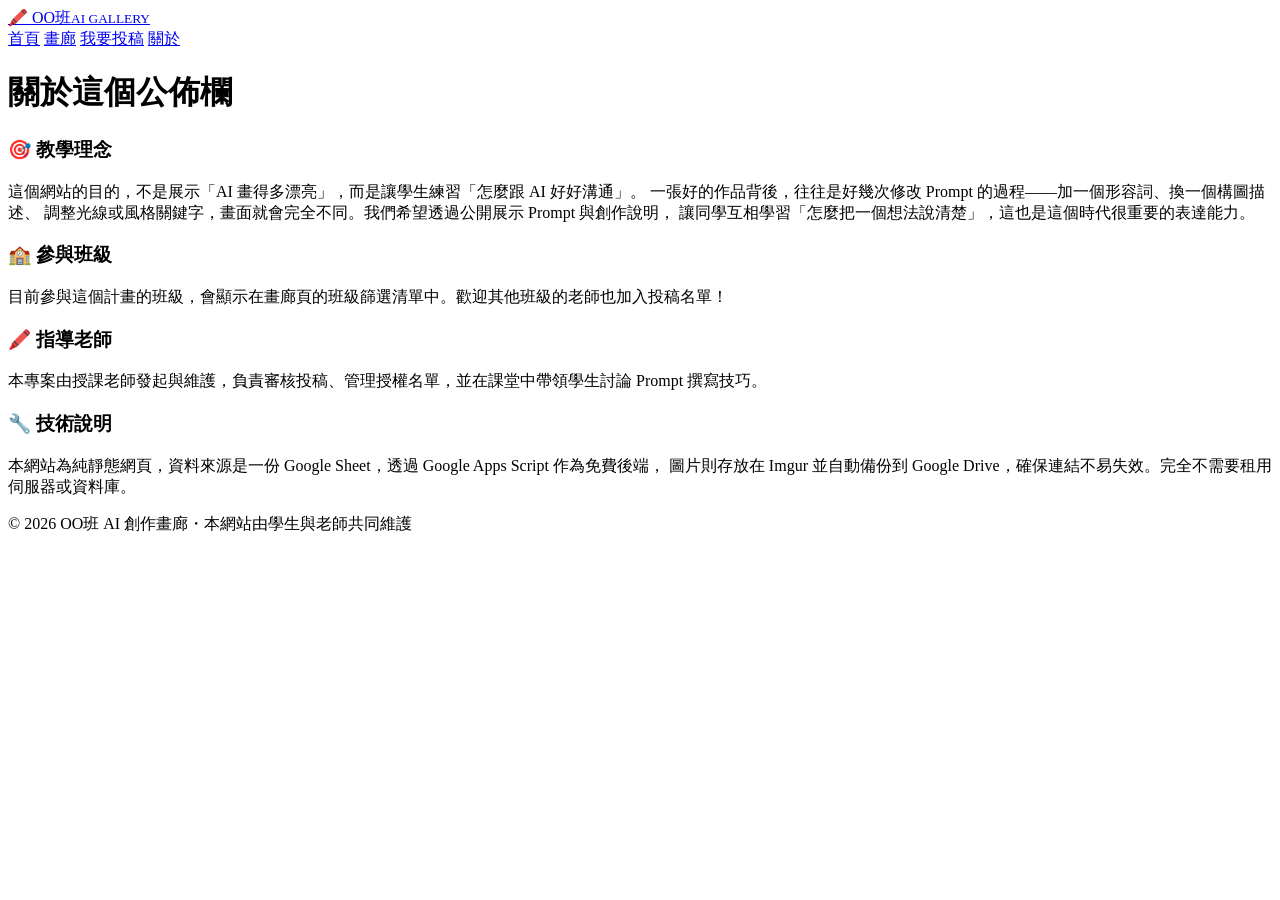
==== about.html @ 4e54271f "first commit" ====
<!DOCTYPE html>
<html lang="zh-Hant">
<head>
<meta charset="UTF-8">
<meta name="viewport" content="width=device-width, initial-scale=1.0">
<title>關於 - OO班 AI 創作畫廊</title>
<meta name="description" content="關於這個 AI 創作教學專案的理念與參與者。">
<link rel="preconnect" href="https://fonts.googleapis.com">
<link rel="preconnect" href="https://fonts.gstatic.com" crossorigin>
<link href="https://fonts.googleapis.com/css2?family=Ma+Shan+Zheng&family=Zhi+Mang+Xing&family=Kalam:wght@400;700&family=Noto+Sans+TC:wght@400;500;700&family=Nunito:wght@400;600;700&display=swap" rel="stylesheet">
<link rel="stylesheet" href="css/style.css">
</head>
<body class="blackboard-bg">

<header class="site-header blackboard-bg">
  <div class="container">
    <a href="index.html" class="brand">🖍️ OO班<small>AI GALLERY</small></a>
    <nav class="nav-tabs">
      <a class="nav-tab" data-page="home" href="index.html">首頁</a>
      <a class="nav-tab" data-page="gallery" href="gallery.html">畫廊</a>
      <a class="nav-tab" data-page="submit" href="submit.html">我要投稿</a>
      <a class="nav-tab" data-page="about" href="about.html">關於</a>
    </nav>
  </div>
</header>

<div class="container about-wrap">
  <h1>關於這個公佈欄</h1>

  <div class="about-card">
    <h3>🎯 教學理念</h3>
    <p>
      這個網站的目的，不是展示「AI 畫得多漂亮」，而是讓學生練習「怎麼跟 AI 好好溝通」。
      一張好的作品背後，往往是好幾次修改 Prompt 的過程——加一個形容詞、換一個構圖描述、
      調整光線或風格關鍵字，畫面就會完全不同。我們希望透過公開展示 Prompt 與創作說明，
      讓同學互相學習「怎麼把一個想法說清楚」，這也是這個時代很重要的表達能力。
    </p>
  </div>

  <div class="about-card">
    <h3>🏫 參與班級</h3>
    <p>目前參與這個計畫的班級，會顯示在畫廊頁的班級篩選清單中。歡迎其他班級的老師也加入投稿名單！</p>
  </div>

  <div class="about-card">
    <h3>🖍️ 指導老師</h3>
    <p>本專案由授課老師發起與維護，負責審核投稿、管理授權名單，並在課堂中帶領學生討論 Prompt 撰寫技巧。</p>
  </div>

  <div class="about-card">
    <h3>🔧 技術說明</h3>
    <p>
      本網站為純靜態網頁，資料來源是一份 Google Sheet，透過 Google Apps Script 作為免費後端，
      圖片則存放在 Imgur 並自動備份到 Google Drive，確保連結不易失效。完全不需要租用伺服器或資料庫。
    </p>
  </div>
</div>

<footer class="site-footer">
  <div class="container">
    © <span id="footer-year"></span> OO班 AI 創作畫廊・本網站由學生與老師共同維護
  </div>
</footer>

<script src="js/config.js"></script>
<script>
  document.addEventListener("DOMContentLoaded", () => {
    document.querySelectorAll(".nav-tab").forEach((el) => {
      el.classList.toggle("active", el.dataset.page === "about");
    });
    document.getElementById("footer-year").textContent = new Date().getFullYear();
  });
</script>
</body>
</html>
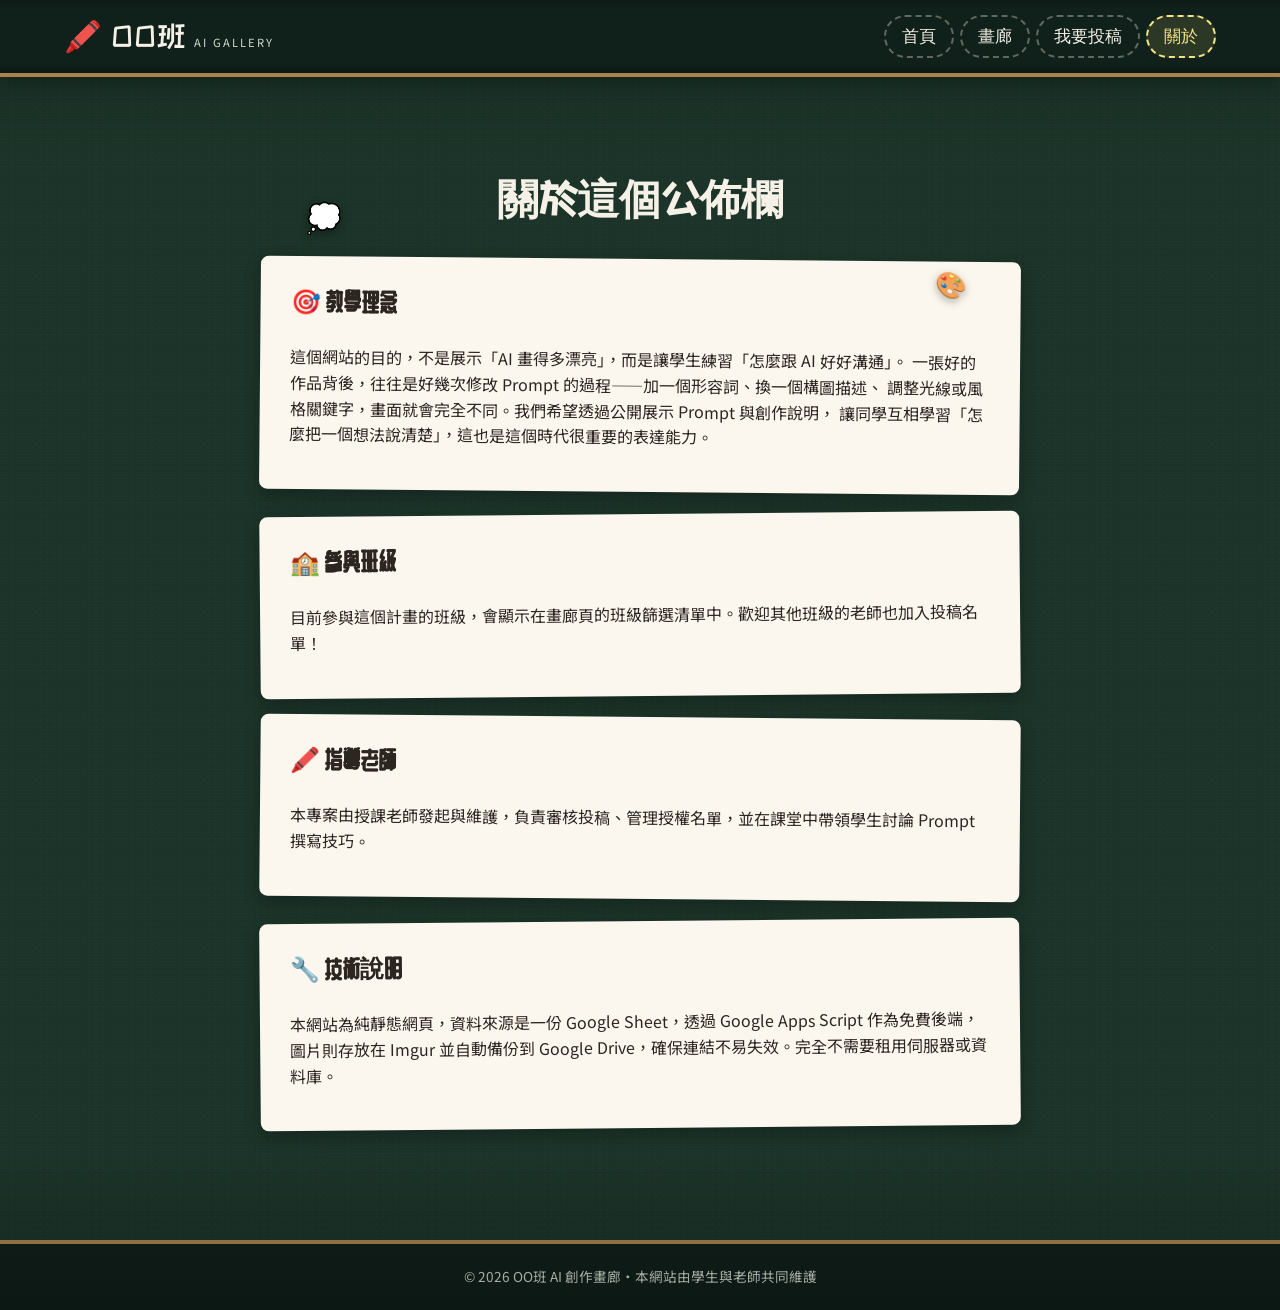
==== commit 5b6bd944: "update4" ====
--- a/about.html
+++ b/about.html
@@ -7,14 +7,14 @@
 <meta name="description" content="關於這個 AI 創作教學專案的理念與參與者。">
 <link rel="preconnect" href="https://fonts.googleapis.com">
 <link rel="preconnect" href="https://fonts.gstatic.com" crossorigin>
-<link href="https://fonts.googleapis.com/css2?family=Ma+Shan+Zheng&family=Zhi+Mang+Xing&family=Kalam:wght@400;700&family=Noto+Sans+TC:wght@400;500;700&family=Nunito:wght@400;600;700&display=swap" rel="stylesheet">
+<link href="https://fonts.googleapis.com/css2?family=ZCOOL+KuaiLe&family=ZCOOL+QingKe+HuangYou&family=Fredoka:wght@400;500;600;700&family=Noto+Sans+TC:wght@400;500;700&family=Nunito:wght@400;600;700&display=swap" rel="stylesheet">
 <link rel="stylesheet" href="css/style.css">
 </head>
 <body class="blackboard-bg">
 
 <header class="site-header blackboard-bg">
   <div class="container">
-    <a href="index.html" class="brand">🖍️ OO班<small>AI GALLERY</small></a>
+    <a href="index.html" class="brand"><span class="brand-icon">🖍️</span> OO班<small>AI GALLERY</small></a>
     <nav class="nav-tabs">
       <a class="nav-tab" data-page="home" href="index.html">首頁</a>
       <a class="nav-tab" data-page="gallery" href="gallery.html">畫廊</a>
@@ -25,6 +25,8 @@
 </header>
 
 <div class="container about-wrap">
+  <span class="hero-decor d1" style="font-size:1.8rem;">💭</span>
+  <span class="hero-decor d2" style="font-size:1.6rem;">🎨</span>
   <h1>關於這個公佈欄</h1>
 
   <div class="about-card">
--- a/css/style.css
+++ b/css/style.css
@@ -0,0 +1,986 @@
+/* ===================================================================
+   OO班 AI 創作畫廊 — 教室黑板布告欄風格
+   Design tokens
+   =================================================================== */
+:root {
+  /* 顏色 */
+  --blackboard: #1b3328;
+  --blackboard-dark: #10201a;
+  --blackboard-edge: #2b4a3b;
+  --chalk-white: #f5f1e6;
+  --chalk-dim: #cfd8ce;
+  --chalk-yellow: #f4e285;
+  --cork: #c9a06a;
+  --cork-light: #ddbd87;
+  --cork-dark: #a9824f;
+  --kraft: #ecdcb8;
+  --kraft-dark: #d9c495;
+  --paper: #fbf7ee;
+  --pushpin-red: #d1483b;
+  --pushpin-blue: #3f7ea6;
+  --pushpin-green: #5c8a4a;
+  --pushpin-yellow: #dba52c;
+  --tape: rgba(240, 232, 202, 0.75);
+  --ink: #2c2620;
+  --ink-soft: #5b4f3f;
+  --shadow-soft: 0 6px 16px rgba(0, 0, 0, 0.25);
+  --shadow-lift: 0 18px 30px rgba(0, 0, 0, 0.32);
+  --radius-note: 14px;
+
+  --font-display-zh: "ZCOOL KuaiLe", "Fredoka", cursive;
+  --font-display-en: "Fredoka", cursive;
+  --font-body: "Noto Sans TC", "Nunito", sans-serif;
+  --font-hand: "ZCOOL QingKe HuangYou", "ZCOOL KuaiLe", cursive;
+}
+
+* {
+  box-sizing: border-box;
+}
+
+html {
+  scroll-behavior: smooth;
+}
+
+body {
+  margin: 0;
+  font-family: var(--font-body);
+  color: var(--ink);
+  background: var(--blackboard);
+  line-height: 1.6;
+}
+
+img {
+  max-width: 100%;
+  display: block;
+}
+
+a {
+  color: inherit;
+  text-decoration: none;
+}
+
+button {
+  font-family: inherit;
+  cursor: pointer;
+}
+
+.container {
+  max-width: 1200px;
+  margin: 0 auto;
+  padding: 0 24px;
+}
+
+/* 減少動畫（尊重使用者偏好） */
+@media (prefers-reduced-motion: reduce) {
+  *, *::before, *::after {
+    animation-duration: 0.001ms !important;
+    animation-iteration-count: 1 !important;
+    transition-duration: 0.001ms !important;
+    scroll-behavior: auto !important;
+  }
+}
+
+:focus-visible {
+  outline: 3px dashed var(--chalk-yellow);
+  outline-offset: 3px;
+}
+
+/* ===================================================================
+   黑板紋理背景
+   =================================================================== */
+.blackboard-bg {
+  background-color: var(--blackboard);
+  background-image:
+    radial-gradient(rgba(255, 255, 255, 0.02) 1px, transparent 1px),
+    radial-gradient(rgba(255, 255, 255, 0.015) 1px, transparent 1px);
+  background-size: 3px 3px, 7px 7px;
+  background-position: 0 0, 2px 3px;
+  position: relative;
+}
+
+.blackboard-bg::before {
+  content: "";
+  position: absolute;
+  inset: 0;
+  background: linear-gradient(180deg, rgba(0,0,0,0.15), transparent 12%, transparent 88%, rgba(0,0,0,0.25));
+  pointer-events: none;
+}
+
+/* 木框邊緣 */
+.wood-frame {
+  border-top: 14px solid var(--cork-dark);
+  border-bottom: 14px solid var(--cork-dark);
+  box-shadow: inset 0 0 40px rgba(0,0,0,0.35);
+}
+
+/* 軟木塞紋理背景 */
+.cork-bg {
+  background-color: var(--cork);
+  background-image:
+    radial-gradient(circle at 15% 25%, rgba(0,0,0,0.06) 0, transparent 3%),
+    radial-gradient(circle at 65% 15%, rgba(0,0,0,0.05) 0, transparent 3%),
+    radial-gradient(circle at 35% 65%, rgba(0,0,0,0.06) 0, transparent 3%),
+    radial-gradient(circle at 85% 55%, rgba(0,0,0,0.05) 0, transparent 3%),
+    radial-gradient(circle at 55% 85%, rgba(0,0,0,0.05) 0, transparent 3%),
+    radial-gradient(circle at 10% 90%, rgba(0,0,0,0.05) 0, transparent 3%);
+  background-size: 140px 140px;
+}
+
+/* ===================================================================
+   Header / Nav — 貼在黑板上的標籤
+   =================================================================== */
+.site-header {
+  position: sticky;
+  top: 0;
+  z-index: 100;
+  background: var(--blackboard-dark);
+  border-bottom: 4px solid var(--cork-dark);
+  box-shadow: var(--shadow-soft);
+}
+
+.site-header .container {
+  display: flex;
+  align-items: center;
+  justify-content: space-between;
+  padding: 12px 24px;
+  flex-wrap: wrap;
+  gap: 10px;
+}
+
+.brand {
+  font-family: var(--font-display-zh);
+  color: var(--chalk-white);
+  font-size: 1.9rem;
+  letter-spacing: 1px;
+  display: flex;
+  align-items: baseline;
+  gap: 8px;
+}
+
+.brand-icon {
+  display: inline-block;
+}
+
+.brand:hover .brand-icon {
+  animation: wiggle 0.6s ease;
+}
+
+@keyframes wiggle {
+  0%, 100% { transform: rotate(0deg); }
+  25% { transform: rotate(-18deg); }
+  75% { transform: rotate(18deg); }
+}
+
+.brand small {
+  font-family: var(--font-body);
+  font-size: 0.7rem;
+  color: var(--chalk-dim);
+  letter-spacing: 2px;
+}
+
+.nav-tabs {
+  display: flex;
+  gap: 6px;
+  flex-wrap: wrap;
+}
+
+.nav-tab {
+  font-family: var(--font-display-en);
+  font-size: 1.05rem;
+  color: var(--chalk-white);
+  background: transparent;
+  border: 2px dashed rgba(245, 241, 230, 0.35);
+  border-radius: 999px;
+  padding: 6px 16px;
+  transition: transform 0.15s ease, background 0.15s ease, border-color 0.15s ease;
+  display: inline-block;
+}
+
+.nav-tab:hover {
+  background: rgba(245, 241, 230, 0.08);
+  border-color: var(--chalk-yellow);
+  transform: translateY(-2px) rotate(-1deg);
+}
+
+.nav-tab.active {
+  background: rgba(244, 226, 133, 0.12);
+  border-color: var(--chalk-yellow);
+  color: var(--chalk-yellow);
+}
+
+/* ===================================================================
+   按鈕
+   =================================================================== */
+.btn {
+  display: inline-block;
+  font-family: var(--font-display-en);
+  font-size: 1.1rem;
+  padding: 10px 24px;
+  border-radius: 999px;
+  border: 2px solid transparent;
+  transition: transform 0.15s ease, box-shadow 0.15s ease;
+}
+
+.btn-chalk {
+  background: transparent;
+  color: var(--chalk-white);
+  border: 2px dashed var(--chalk-white);
+}
+
+.btn-chalk:hover {
+  transform: rotate(-1deg) translateY(-2px);
+  background: rgba(255,255,255,0.06);
+}
+
+.btn-pin {
+  background: var(--pushpin-red);
+  color: var(--paper);
+  border-color: var(--pushpin-red);
+  box-shadow: var(--shadow-soft);
+}
+
+.btn-pin:hover {
+  transform: translateY(-2px) rotate(1deg);
+  box-shadow: var(--shadow-lift);
+}
+
+.btn-outline-dark {
+  background: transparent;
+  color: var(--ink);
+  border: 2px solid var(--ink);
+}
+
+.btn-outline-dark:hover {
+  background: var(--ink);
+  color: var(--paper);
+}
+
+.btn-row {
+  display: flex;
+  gap: 14px;
+  flex-wrap: wrap;
+}
+
+/* ===================================================================
+   Hero（首頁）
+   =================================================================== */
+.hero {
+  padding: 70px 0 90px;
+  text-align: center;
+  position: relative;
+}
+
+.hero-title {
+  font-family: var(--font-display-zh);
+  color: var(--chalk-white);
+  font-size: clamp(2.6rem, 6vw, 4.6rem);
+  margin: 0 0 6px;
+  text-shadow: 0 2px 0 rgba(0,0,0,0.2);
+}
+
+.hero-underline {
+  width: 220px;
+  height: 14px;
+  margin: 0 auto 22px;
+  opacity: 0.85;
+}
+
+.hero-subtitle {
+  font-family: var(--font-display-en);
+  color: var(--chalk-yellow);
+  font-size: 1.4rem;
+  margin: 0 0 18px;
+}
+
+.hero-desc {
+  color: var(--chalk-dim);
+  max-width: 620px;
+  margin: 0 auto 32px;
+  font-size: 1.02rem;
+}
+
+.chalk-doodle {
+  position: absolute;
+  opacity: 0.55;
+  pointer-events: none;
+}
+
+/* 漂浮的可愛裝飾貼紙 */
+.hero-decor {
+  position: absolute;
+  pointer-events: none;
+  filter: drop-shadow(0 3px 4px rgba(0, 0, 0, 0.3));
+  animation: floatBob 4.5s ease-in-out infinite;
+  z-index: 1;
+}
+
+@keyframes floatBob {
+  0%, 100% { transform: translateY(0) rotate(-6deg); }
+  50% { transform: translateY(-16px) rotate(6deg); }
+}
+
+.hero-decor.d1 { top: 10%; left: 6%; font-size: 2.3rem; animation-delay: 0s; }
+.hero-decor.d2 { top: 16%; right: 7%; font-size: 1.9rem; animation-delay: 0.7s; }
+.hero-decor.d3 { bottom: 14%; left: 9%; font-size: 1.7rem; animation-delay: 1.4s; }
+.hero-decor.d4 { bottom: 18%; right: 11%; font-size: 2.1rem; animation-delay: 2.1s; }
+.hero-decor.d5 { top: 46%; left: 2%; font-size: 1.5rem; animation-delay: 0.4s; display: none; }
+
+@media (min-width: 900px) {
+  .hero-decor.d5 { display: block; }
+}
+
+/* 波浪分隔線：黑板轉軟木塞區塊之間的可愛過場 */
+.wave-divider {
+  display: block;
+  width: 100%;
+  height: 44px;
+  margin-top: -2px;
+  position: relative;
+  z-index: 2;
+}
+
+/* ===================================================================
+   便條紙卡片（作品卡片）— 公佈欄核心元件
+   =================================================================== */
+.board-section {
+  padding: 60px 0 70px;
+}
+
+.board-heading {
+  text-align: center;
+  font-family: var(--font-display-zh);
+  color: var(--blackboard-dark);
+  font-size: 2.2rem;
+  margin: 0 0 40px;
+}
+
+.note-grid {
+  display: grid;
+  grid-template-columns: repeat(auto-fill, minmax(240px, 1fr));
+  gap: 34px 28px;
+  padding: 10px 4px 30px;
+}
+
+.note-card {
+  background: var(--paper);
+  border-radius: var(--radius-note);
+  box-shadow: var(--shadow-soft);
+  padding: 14px 14px 16px;
+  position: relative;
+  cursor: pointer;
+  transition: transform 0.25s ease, box-shadow 0.25s ease;
+  will-change: transform;
+}
+
+.note-card:nth-child(2n) { transform: rotate(-2deg); }
+.note-card:nth-child(3n) { transform: rotate(1.5deg); }
+.note-card:nth-child(4n) { transform: rotate(-1deg); }
+.note-card:nth-child(5n) { transform: rotate(2deg); }
+
+.note-card:hover,
+.note-card:focus-visible {
+  transform: translateY(-6px) rotate(0deg) scale(1.02);
+  box-shadow: var(--shadow-lift);
+  z-index: 5;
+}
+
+.note-card .pin {
+  position: absolute;
+  top: -12px;
+  left: 50%;
+  transform: translateX(-50%);
+  width: 20px;
+  height: 20px;
+  border-radius: 50%;
+  box-shadow: 0 3px 4px rgba(0,0,0,0.35), inset 0 2px 2px rgba(255,255,255,0.5);
+  z-index: 2;
+}
+.note-card .pin::after {
+  content: "";
+  position: absolute;
+  top: 3px;
+  left: 4px;
+  width: 6px;
+  height: 6px;
+  border-radius: 50%;
+  background: rgba(255, 255, 255, 0.75);
+}
+.note-card:nth-child(3n) .pin { background: var(--pushpin-blue); }
+.note-card:nth-child(3n+1) .pin { background: var(--pushpin-red); }
+.note-card:nth-child(3n+2) .pin { background: var(--pushpin-yellow); }
+
+.note-card .sticker {
+  position: absolute;
+  top: -14px;
+  left: 6px;
+  font-size: 1.4rem;
+  transform: rotate(-18deg);
+  filter: drop-shadow(0 2px 2px rgba(0, 0, 0, 0.25));
+  z-index: 3;
+  line-height: 1;
+}
+.note-card .sticker::before { content: "⭐"; }
+.note-card:nth-child(5n+2) .sticker::before { content: "✨"; }
+.note-card:nth-child(5n+3) .sticker::before { content: "💖"; }
+.note-card:nth-child(5n+4) .sticker::before { content: "🌈"; }
+.note-card:nth-child(5n) .sticker::before { content: "🎨"; }
+
+.note-card .tape-corner {
+  position: absolute;
+  width: 46px;
+  height: 20px;
+  background: repeating-linear-gradient(
+    45deg,
+    var(--tape) 0 6px,
+    rgba(255, 255, 255, 0.4) 6px 12px
+  );
+  top: -8px;
+  right: 10px;
+  transform: rotate(8deg);
+  box-shadow: 0 1px 2px rgba(0,0,0,0.15);
+}
+
+.note-thumb-wrap {
+  overflow: hidden;
+  border-radius: 10px;
+  background: var(--kraft);
+  aspect-ratio: 4 / 3;
+  margin-bottom: 10px;
+}
+
+.note-thumb-wrap img {
+  width: 100%;
+  height: 100%;
+  object-fit: cover;
+  transition: transform 0.4s ease;
+}
+
+.note-card:hover .note-thumb-wrap img {
+  transform: scale(1.06);
+}
+
+.note-meta-row {
+  display: flex;
+  justify-content: space-between;
+  align-items: baseline;
+  gap: 8px;
+}
+
+.note-student {
+  font-family: var(--font-hand);
+  font-size: 1.25rem;
+  color: var(--ink);
+}
+
+.note-class {
+  font-size: 0.78rem;
+  color: var(--ink-soft);
+  background: var(--kraft);
+  padding: 2px 8px;
+  border-radius: 10px;
+  white-space: nowrap;
+}
+
+.note-tags {
+  margin-top: 8px;
+  display: flex;
+  gap: 6px;
+  flex-wrap: wrap;
+}
+
+.tag-chip {
+  font-size: 0.72rem;
+  padding: 2px 9px;
+  border-radius: 12px;
+  background: rgba(63, 126, 166, 0.12);
+  color: var(--pushpin-blue);
+  border: 1px solid rgba(63, 126, 166, 0.3);
+}
+
+.tool-chip {
+  font-size: 0.72rem;
+  padding: 2px 9px;
+  border-radius: 12px;
+  background: rgba(92, 138, 74, 0.14);
+  color: var(--pushpin-green);
+  border: 1px solid rgba(92, 138, 74, 0.35);
+  font-weight: 600;
+}
+
+.note-footer-row {
+  margin-top: 10px;
+  display: flex;
+  justify-content: space-between;
+  align-items: center;
+}
+
+.like-count {
+  font-size: 0.85rem;
+  color: var(--pushpin-red);
+  font-weight: 700;
+  display: inline-block;
+}
+
+.note-card-new {
+  animation: cardArrive 1.5s ease;
+  box-shadow: 0 0 0 3px var(--chalk-yellow), var(--shadow-lift);
+}
+
+@keyframes cardArrive {
+  0% { opacity: 0; transform: translateY(-16px) scale(0.9); }
+  55% { opacity: 1; }
+  100% { opacity: 1; transform: translateY(0) scale(1); }
+}
+
+.like-count-pulse {
+  animation: likePulse 0.7s ease;
+}
+
+@keyframes likePulse {
+  0% { transform: scale(1); }
+  40% { transform: scale(1.4); color: #a8402f; }
+  100% { transform: scale(1); }
+}
+
+.live-indicator {
+  display: inline-flex;
+  align-items: center;
+  gap: 6px;
+  font-size: 0.78rem;
+  font-family: var(--font-display-en);
+  color: var(--pushpin-green);
+}
+
+.live-indicator.on-dark {
+  color: var(--chalk-yellow);
+}
+
+.live-dot {
+  width: 8px;
+  height: 8px;
+  border-radius: 50%;
+  background: var(--pushpin-green);
+  display: inline-block;
+  animation: livePulse 1.6s infinite;
+}
+
+.live-indicator.on-dark .live-dot {
+  background: var(--chalk-yellow);
+}
+
+@keyframes livePulse {
+  0%, 100% { opacity: 1; box-shadow: 0 0 0 0 rgba(92, 138, 74, 0.45); }
+  50% { opacity: 0.65; box-shadow: 0 0 0 5px rgba(92, 138, 74, 0); }
+}
+
+/* ===================================================================
+   畫廊頁 — 篩選列
+   =================================================================== */
+.filter-bar {
+  background: var(--kraft);
+  border-radius: 8px;
+  padding: 16px;
+  margin: 24px 0 10px;
+  display: flex;
+  gap: 14px;
+  flex-wrap: wrap;
+  align-items: center;
+  box-shadow: inset 0 0 0 2px var(--kraft-dark);
+}
+
+.filter-bar input[type="text"],
+.filter-bar select {
+  font-family: var(--font-body);
+  padding: 8px 12px;
+  border: 2px solid var(--kraft-dark);
+  border-radius: 6px;
+  background: var(--paper);
+  color: var(--ink);
+  font-size: 0.92rem;
+}
+
+.filter-bar input[type="text"] {
+  flex: 1;
+  min-width: 180px;
+}
+
+.filter-label {
+  font-family: var(--font-display-en);
+  color: var(--ink-soft);
+  font-size: 0.95rem;
+}
+
+.result-count {
+  color: var(--chalk-dim);
+  font-size: 0.9rem;
+  margin: 4px 0 20px;
+  text-align: center;
+}
+
+/* ===================================================================
+   狀態訊息（載入 / 錯誤 / 空）
+   =================================================================== */
+.state-msg {
+  text-align: center;
+  padding: 50px 20px;
+  color: var(--chalk-dim);
+  font-family: var(--font-display-en);
+  font-size: 1.15rem;
+}
+
+.state-msg.error {
+  color: var(--chalk-yellow);
+}
+
+.state-msg .retry-btn {
+  margin-top: 16px;
+}
+
+.spinner-chalk {
+  width: 40px;
+  height: 40px;
+  margin: 0 auto 16px;
+  border: 4px dashed var(--chalk-white);
+  border-radius: 50%;
+  animation: spin 1.4s linear infinite;
+}
+
+@keyframes spin {
+  to { transform: rotate(360deg); }
+}
+
+/* ===================================================================
+   Modal — 作品詳細
+   =================================================================== */
+.modal-overlay {
+  position: fixed;
+  inset: 0;
+  background: rgba(16, 32, 26, 0.82);
+  display: none;
+  align-items: center;
+  justify-content: center;
+  z-index: 1000;
+  padding: 20px;
+}
+
+.modal-overlay.open {
+  display: flex;
+}
+
+.modal-box {
+  background: var(--paper);
+  max-width: 880px;
+  width: 100%;
+  max-height: 90vh;
+  overflow-y: auto;
+  border-radius: 8px;
+  box-shadow: var(--shadow-lift);
+  position: relative;
+  padding: 30px;
+}
+
+.modal-close {
+  position: absolute;
+  top: 14px;
+  right: 16px;
+  background: var(--ink);
+  color: var(--paper);
+  border: none;
+  width: 34px;
+  height: 34px;
+  border-radius: 50%;
+  font-size: 1.1rem;
+  line-height: 1;
+}
+
+.modal-grid {
+  display: grid;
+  grid-template-columns: 1.1fr 1fr;
+  gap: 26px;
+}
+
+@media (max-width: 720px) {
+  .modal-grid { grid-template-columns: 1fr; }
+}
+
+.modal-img-wrap {
+  background: var(--kraft);
+  border-radius: 6px;
+  overflow: hidden;
+}
+
+.modal-img-wrap img {
+  width: 100%;
+  height: auto;
+}
+
+.modal-title {
+  font-family: var(--font-hand);
+  font-size: 1.8rem;
+  margin: 0 0 4px;
+}
+
+.modal-sub {
+  color: var(--ink-soft);
+  font-size: 0.92rem;
+  margin-bottom: 14px;
+}
+
+.prompt-note {
+  background: var(--chalk-yellow);
+  border-radius: 4px;
+  padding: 14px 16px;
+  font-family: var(--font-hand);
+  font-size: 1.15rem;
+  color: #453b1a;
+  box-shadow: var(--shadow-soft);
+  transform: rotate(-1deg);
+  margin-bottom: 16px;
+  position: relative;
+}
+
+.prompt-note::before {
+  content: "AI Prompt";
+  position: absolute;
+  top: -12px;
+  left: 14px;
+  background: var(--pushpin-red);
+  color: #fff;
+  font-family: var(--font-display-en);
+  font-size: 0.75rem;
+  padding: 2px 10px;
+  border-radius: 10px;
+}
+
+.desc-block {
+  margin-bottom: 16px;
+  font-size: 0.96rem;
+}
+
+.desc-block h4,
+.comments-block h4 {
+  font-family: var(--font-display-en);
+  color: var(--ink-soft);
+  margin: 0 0 6px;
+  font-size: 1rem;
+}
+
+.like-row {
+  display: flex;
+  align-items: center;
+  gap: 12px;
+  margin: 18px 0;
+}
+
+.like-btn {
+  background: var(--pushpin-red);
+  color: #fff;
+  border: none;
+  padding: 8px 18px;
+  border-radius: 20px;
+  font-family: var(--font-display-en);
+  font-size: 1rem;
+  transition: transform 0.15s ease;
+}
+
+.like-btn:hover { transform: scale(1.06); }
+.like-btn:disabled {
+  background: var(--kraft-dark);
+  cursor: default;
+}
+
+.comments-block {
+  border-top: 2px dashed var(--kraft-dark);
+  padding-top: 16px;
+}
+
+.comment-item {
+  background: var(--kraft);
+  border-radius: 6px;
+  padding: 8px 12px;
+  margin-bottom: 8px;
+  font-size: 0.9rem;
+}
+
+.comment-item b {
+  font-family: var(--font-hand);
+  font-size: 1.05rem;
+  margin-right: 6px;
+}
+
+.comment-time {
+  display: block;
+  font-size: 0.72rem;
+  color: var(--ink-soft);
+  margin-top: 2px;
+}
+
+.comment-form {
+  display: flex;
+  gap: 8px;
+  margin-top: 12px;
+  flex-wrap: wrap;
+}
+
+.comment-form input {
+  flex: 1;
+  min-width: 120px;
+  padding: 8px 10px;
+  border: 2px solid var(--kraft-dark);
+  border-radius: 6px;
+  font-family: var(--font-body);
+}
+
+.comment-form input[name="name"] {
+  flex: 0 0 120px;
+}
+
+/* ===================================================================
+   投稿頁 — 表單
+   =================================================================== */
+.submit-wrap {
+  max-width: 720px;
+  margin: 0 auto;
+  padding: 50px 0 90px;
+  position: relative;
+}
+
+.steps-note {
+  background: var(--paper);
+  border-radius: 8px;
+  padding: 22px 26px;
+  box-shadow: var(--shadow-soft);
+  margin-bottom: 30px;
+  transform: rotate(-0.6deg);
+}
+
+.steps-note h3 {
+  font-family: var(--font-hand);
+  font-size: 1.5rem;
+  margin-top: 0;
+}
+
+.steps-note ol {
+  padding-left: 20px;
+  margin: 0;
+}
+
+.steps-note li {
+  margin-bottom: 6px;
+}
+
+.submit-form {
+  background: var(--kraft);
+  border-radius: 10px;
+  padding: 30px;
+  box-shadow: inset 0 0 0 3px var(--kraft-dark);
+}
+
+.form-row {
+  margin-bottom: 18px;
+}
+
+.form-row label {
+  display: block;
+  font-family: var(--font-display-en);
+  color: var(--ink-soft);
+  margin-bottom: 6px;
+  font-size: 1rem;
+}
+
+.form-row input,
+.form-row select,
+.form-row textarea {
+  width: 100%;
+  padding: 10px 12px;
+  border: 2px solid var(--kraft-dark);
+  border-radius: 6px;
+  font-family: var(--font-body);
+  font-size: 0.96rem;
+  background: var(--paper);
+  color: var(--ink);
+}
+
+.form-row textarea {
+  resize: vertical;
+  min-height: 90px;
+}
+
+.form-hint {
+  font-size: 0.8rem;
+  color: var(--ink-soft);
+  margin-top: 4px;
+}
+
+.form-msg {
+  margin-top: 16px;
+  padding: 14px 18px;
+  border-radius: 6px;
+  font-size: 0.95rem;
+  display: none;
+}
+
+.form-msg.show { display: block; }
+.form-msg.success { background: #dff0d2; color: #33581f; border: 2px solid #6ba043; }
+.form-msg.pending { background: #fdf1cf; color: #6b510f; border: 2px solid #dba52c; }
+.form-msg.error { background: #fadbd6; color: #7a2116; border: 2px solid var(--pushpin-red); }
+
+/* ===================================================================
+   關於頁
+   =================================================================== */
+.about-wrap {
+  max-width: 760px;
+  margin: 0 auto;
+  padding: 60px 0 90px;
+  color: var(--paper);
+  position: relative;
+}
+
+.about-wrap h1 {
+  font-family: var(--font-display-zh);
+  color: var(--chalk-white);
+  font-size: 2.6rem;
+  text-align: center;
+}
+
+.about-card {
+  background: var(--paper);
+  color: var(--ink);
+  border-radius: 8px;
+  padding: 26px 30px;
+  margin-bottom: 22px;
+  box-shadow: var(--shadow-soft);
+}
+
+.about-card:nth-child(odd) { transform: rotate(-0.5deg); }
+.about-card:nth-child(even) { transform: rotate(0.5deg); }
+
+.about-card h3 {
+  font-family: var(--font-hand);
+  font-size: 1.5rem;
+  margin-top: 0;
+}
+
+/* ===================================================================
+   Footer
+   =================================================================== */
+.site-footer {
+  background: var(--blackboard-dark);
+  color: var(--chalk-dim);
+  text-align: center;
+  padding: 22px 0;
+  font-size: 0.85rem;
+  border-top: 4px solid var(--cork-dark);
+}
+
+/* ===================================================================
+   RWD
+   =================================================================== */
+@media (max-width: 640px) {
+  .hero { padding: 48px 0 60px; }
+  .board-section { padding: 40px 0 50px; }
+  .note-grid { grid-template-columns: repeat(auto-fill, minmax(150px, 1fr)); gap: 26px 16px; }
+  .site-header .container { justify-content: center; }
+  .filter-bar { flex-direction: column; align-items: stretch; }
+  .modal-box { padding: 20px; }
+}
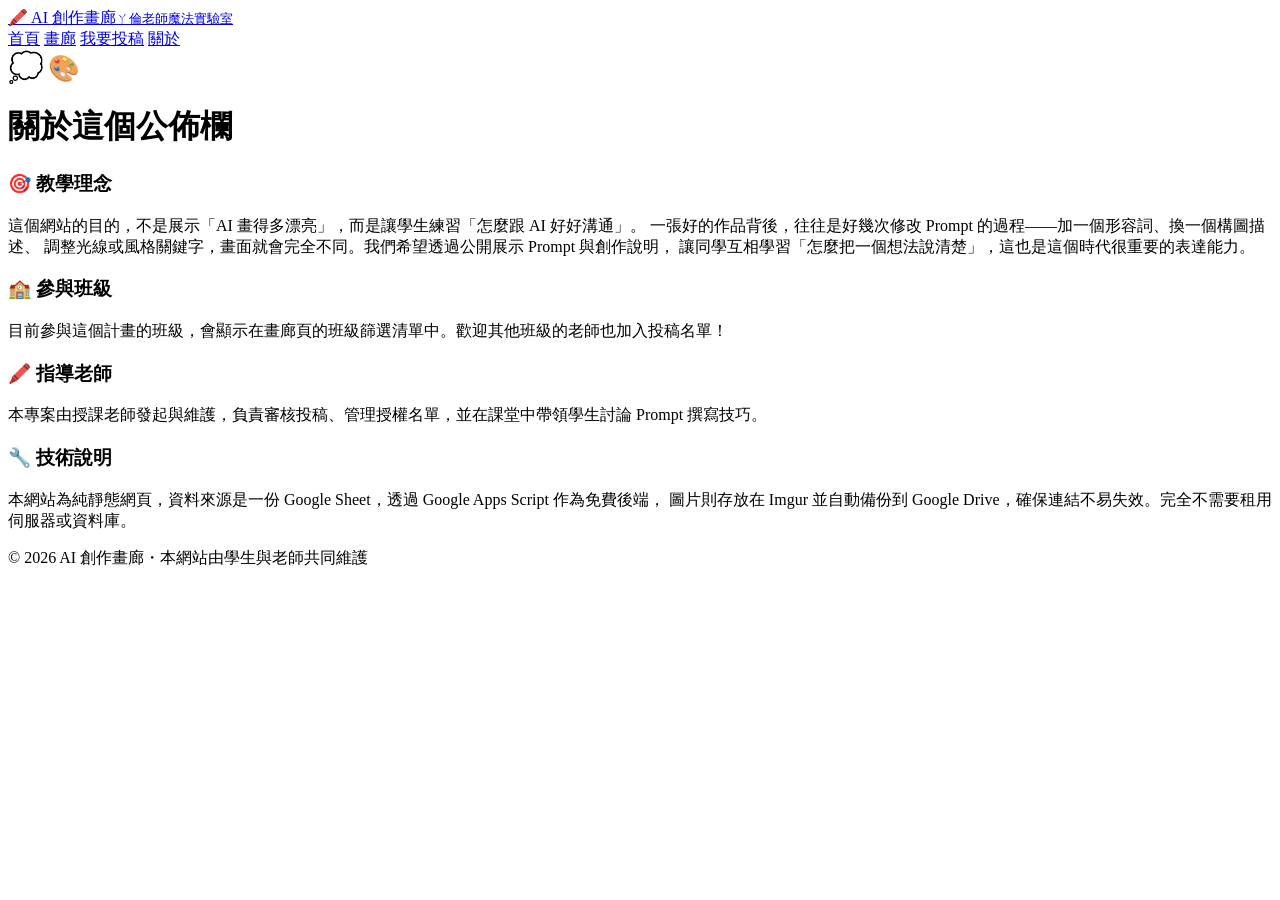
==== commit 438c5b53: "update5" ====
--- a/about.html
+++ b/about.html
@@ -3,7 +3,7 @@
 <head>
 <meta charset="UTF-8">
 <meta name="viewport" content="width=device-width, initial-scale=1.0">
-<title>關於 - OO班 AI 創作畫廊</title>
+<title>關於 - AI 創作畫廊</title>
 <meta name="description" content="關於這個 AI 創作教學專案的理念與參與者。">
 <link rel="preconnect" href="https://fonts.googleapis.com">
 <link rel="preconnect" href="https://fonts.gstatic.com" crossorigin>
@@ -14,7 +14,7 @@
 
 <header class="site-header blackboard-bg">
   <div class="container">
-    <a href="index.html" class="brand"><span class="brand-icon">🖍️</span> OO班<small>AI GALLERY</small></a>
+    <a href="index.html" class="brand"><span class="brand-icon">🖍️</span> AI 創作畫廊<small>ㄚ倫老師魔法實驗室</small></a>
     <nav class="nav-tabs">
       <a class="nav-tab" data-page="home" href="index.html">首頁</a>
       <a class="nav-tab" data-page="gallery" href="gallery.html">畫廊</a>
@@ -60,7 +60,7 @@
 
 <footer class="site-footer">
   <div class="container">
-    © <span id="footer-year"></span> OO班 AI 創作畫廊・本網站由學生與老師共同維護
+    © <span id="footer-year"></span> AI 創作畫廊・本網站由學生與老師共同維護
   </div>
 </footer>
 
--- a/css/style.css
+++ b/css/style.css
@@ -1,986 +1,319 @@
-/* ===================================================================
-   OO班 AI 創作畫廊 — 教室黑板布告欄風格
-   Design tokens
-   =================================================================== */
-:root {
-  /* 顏色 */
-  --blackboard: #1b3328;
-  --blackboard-dark: #10201a;
-  --blackboard-edge: #2b4a3b;
-  --chalk-white: #f5f1e6;
-  --chalk-dim: #cfd8ce;
-  --chalk-yellow: #f4e285;
-  --cork: #c9a06a;
-  --cork-light: #ddbd87;
-  --cork-dark: #a9824f;
-  --kraft: #ecdcb8;
-  --kraft-dark: #d9c495;
-  --paper: #fbf7ee;
-  --pushpin-red: #d1483b;
-  --pushpin-blue: #3f7ea6;
-  --pushpin-green: #5c8a4a;
-  --pushpin-yellow: #dba52c;
-  --tape: rgba(240, 232, 202, 0.75);
-  --ink: #2c2620;
-  --ink-soft: #5b4f3f;
-  --shadow-soft: 0 6px 16px rgba(0, 0, 0, 0.25);
-  --shadow-lift: 0 18px 30px rgba(0, 0, 0, 0.32);
-  --radius-note: 14px;
-
-  --font-display-zh: "ZCOOL KuaiLe", "Fredoka", cursive;
-  --font-display-en: "Fredoka", cursive;
-  --font-body: "Noto Sans TC", "Nunito", sans-serif;
-  --font-hand: "ZCOOL QingKe HuangYou", "ZCOOL KuaiLe", cursive;
-}
-
-* {
-  box-sizing: border-box;
-}
-
-html {
-  scroll-behavior: smooth;
-}
-
-body {
-  margin: 0;
-  font-family: var(--font-body);
-  color: var(--ink);
-  background: var(--blackboard);
-  line-height: 1.6;
-}
-
-img {
-  max-width: 100%;
-  display: block;
-}
-
-a {
-  color: inherit;
-  text-decoration: none;
-}
-
-button {
-  font-family: inherit;
-  cursor: pointer;
-}
-
-.container {
-  max-width: 1200px;
-  margin: 0 auto;
-  padding: 0 24px;
-}
-
-/* 減少動畫（尊重使用者偏好） */
-@media (prefers-reduced-motion: reduce) {
-  *, *::before, *::after {
-    animation-duration: 0.001ms !important;
-    animation-iteration-count: 1 !important;
-    transition-duration: 0.001ms !important;
-    scroll-behavior: auto !important;
-  }
-}
-
-:focus-visible {
-  outline: 3px dashed var(--chalk-yellow);
-  outline-offset: 3px;
-}
-
-/* ===================================================================
-   黑板紋理背景
-   =================================================================== */
-.blackboard-bg {
-  background-color: var(--blackboard);
-  background-image:
-    radial-gradient(rgba(255, 255, 255, 0.02) 1px, transparent 1px),
-    radial-gradient(rgba(255, 255, 255, 0.015) 1px, transparent 1px);
-  background-size: 3px 3px, 7px 7px;
-  background-position: 0 0, 2px 3px;
-  position: relative;
-}
-
-.blackboard-bg::before {
-  content: "";
-  position: absolute;
-  inset: 0;
-  background: linear-gradient(180deg, rgba(0,0,0,0.15), transparent 12%, transparent 88%, rgba(0,0,0,0.25));
-  pointer-events: none;
-}
-
-/* 木框邊緣 */
-.wood-frame {
-  border-top: 14px solid var(--cork-dark);
-  border-bottom: 14px solid var(--cork-dark);
-  box-shadow: inset 0 0 40px rgba(0,0,0,0.35);
-}
-
-/* 軟木塞紋理背景 */
-.cork-bg {
-  background-color: var(--cork);
-  background-image:
-    radial-gradient(circle at 15% 25%, rgba(0,0,0,0.06) 0, transparent 3%),
-    radial-gradient(circle at 65% 15%, rgba(0,0,0,0.05) 0, transparent 3%),
-    radial-gradient(circle at 35% 65%, rgba(0,0,0,0.06) 0, transparent 3%),
-    radial-gradient(circle at 85% 55%, rgba(0,0,0,0.05) 0, transparent 3%),
-    radial-gradient(circle at 55% 85%, rgba(0,0,0,0.05) 0, transparent 3%),
-    radial-gradient(circle at 10% 90%, rgba(0,0,0,0.05) 0, transparent 3%);
-  background-size: 140px 140px;
-}
-
-/* ===================================================================
-   Header / Nav — 貼在黑板上的標籤
-   =================================================================== */
-.site-header {
-  position: sticky;
-  top: 0;
-  z-index: 100;
-  background: var(--blackboard-dark);
-  border-bottom: 4px solid var(--cork-dark);
-  box-shadow: var(--shadow-soft);
-}
-
-.site-header .container {
-  display: flex;
-  align-items: center;
-  justify-content: space-between;
-  padding: 12px 24px;
-  flex-wrap: wrap;
-  gap: 10px;
-}
-
-.brand {
-  font-family: var(--font-display-zh);
-  color: var(--chalk-white);
-  font-size: 1.9rem;
-  letter-spacing: 1px;
-  display: flex;
-  align-items: baseline;
-  gap: 8px;
-}
-
-.brand-icon {
-  display: inline-block;
-}
-
-.brand:hover .brand-icon {
-  animation: wiggle 0.6s ease;
-}
-
-@keyframes wiggle {
-  0%, 100% { transform: rotate(0deg); }
-  25% { transform: rotate(-18deg); }
-  75% { transform: rotate(18deg); }
-}
-
-.brand small {
-  font-family: var(--font-body);
-  font-size: 0.7rem;
-  color: var(--chalk-dim);
-  letter-spacing: 2px;
-}
-
-.nav-tabs {
-  display: flex;
-  gap: 6px;
-  flex-wrap: wrap;
-}
-
-.nav-tab {
-  font-family: var(--font-display-en);
-  font-size: 1.05rem;
-  color: var(--chalk-white);
-  background: transparent;
-  border: 2px dashed rgba(245, 241, 230, 0.35);
-  border-radius: 999px;
-  padding: 6px 16px;
-  transition: transform 0.15s ease, background 0.15s ease, border-color 0.15s ease;
-  display: inline-block;
-}
-
-.nav-tab:hover {
-  background: rgba(245, 241, 230, 0.08);
-  border-color: var(--chalk-yellow);
-  transform: translateY(-2px) rotate(-1deg);
-}
-
-.nav-tab.active {
-  background: rgba(244, 226, 133, 0.12);
-  border-color: var(--chalk-yellow);
-  color: var(--chalk-yellow);
-}
-
-/* ===================================================================
-   按鈕
-   =================================================================== */
-.btn {
-  display: inline-block;
-  font-family: var(--font-display-en);
-  font-size: 1.1rem;
-  padding: 10px 24px;
-  border-radius: 999px;
-  border: 2px solid transparent;
-  transition: transform 0.15s ease, box-shadow 0.15s ease;
-}
-
-.btn-chalk {
-  background: transparent;
-  color: var(--chalk-white);
-  border: 2px dashed var(--chalk-white);
-}
-
-.btn-chalk:hover {
-  transform: rotate(-1deg) translateY(-2px);
-  background: rgba(255,255,255,0.06);
-}
-
-.btn-pin {
-  background: var(--pushpin-red);
-  color: var(--paper);
-  border-color: var(--pushpin-red);
-  box-shadow: var(--shadow-soft);
-}
-
-.btn-pin:hover {
-  transform: translateY(-2px) rotate(1deg);
-  box-shadow: var(--shadow-lift);
-}
-
-.btn-outline-dark {
-  background: transparent;
-  color: var(--ink);
-  border: 2px solid var(--ink);
-}
-
-.btn-outline-dark:hover {
-  background: var(--ink);
-  color: var(--paper);
-}
-
-.btn-row {
-  display: flex;
-  gap: 14px;
-  flex-wrap: wrap;
-}
-
-/* ===================================================================
-   Hero（首頁）
-   =================================================================== */
-.hero {
-  padding: 70px 0 90px;
-  text-align: center;
-  position: relative;
-}
-
-.hero-title {
-  font-family: var(--font-display-zh);
-  color: var(--chalk-white);
-  font-size: clamp(2.6rem, 6vw, 4.6rem);
-  margin: 0 0 6px;
-  text-shadow: 0 2px 0 rgba(0,0,0,0.2);
-}
-
-.hero-underline {
-  width: 220px;
-  height: 14px;
-  margin: 0 auto 22px;
-  opacity: 0.85;
-}
-
-.hero-subtitle {
-  font-family: var(--font-display-en);
-  color: var(--chalk-yellow);
-  font-size: 1.4rem;
-  margin: 0 0 18px;
-}
-
-.hero-desc {
-  color: var(--chalk-dim);
-  max-width: 620px;
-  margin: 0 auto 32px;
-  font-size: 1.02rem;
-}
-
-.chalk-doodle {
-  position: absolute;
-  opacity: 0.55;
-  pointer-events: none;
-}
-
-/* 漂浮的可愛裝飾貼紙 */
-.hero-decor {
-  position: absolute;
-  pointer-events: none;
-  filter: drop-shadow(0 3px 4px rgba(0, 0, 0, 0.3));
-  animation: floatBob 4.5s ease-in-out infinite;
-  z-index: 1;
-}
-
-@keyframes floatBob {
-  0%, 100% { transform: translateY(0) rotate(-6deg); }
-  50% { transform: translateY(-16px) rotate(6deg); }
-}
-
-.hero-decor.d1 { top: 10%; left: 6%; font-size: 2.3rem; animation-delay: 0s; }
-.hero-decor.d2 { top: 16%; right: 7%; font-size: 1.9rem; animation-delay: 0.7s; }
-.hero-decor.d3 { bottom: 14%; left: 9%; font-size: 1.7rem; animation-delay: 1.4s; }
-.hero-decor.d4 { bottom: 18%; right: 11%; font-size: 2.1rem; animation-delay: 2.1s; }
-.hero-decor.d5 { top: 46%; left: 2%; font-size: 1.5rem; animation-delay: 0.4s; display: none; }
-
-@media (min-width: 900px) {
-  .hero-decor.d5 { display: block; }
-}
-
-/* 波浪分隔線：黑板轉軟木塞區塊之間的可愛過場 */
-.wave-divider {
-  display: block;
-  width: 100%;
-  height: 44px;
-  margin-top: -2px;
-  position: relative;
-  z-index: 2;
-}
-
-/* ===================================================================
-   便條紙卡片（作品卡片）— 公佈欄核心元件
-   =================================================================== */
-.board-section {
-  padding: 60px 0 70px;
-}
-
-.board-heading {
-  text-align: center;
-  font-family: var(--font-display-zh);
-  color: var(--blackboard-dark);
-  font-size: 2.2rem;
-  margin: 0 0 40px;
-}
-
-.note-grid {
-  display: grid;
-  grid-template-columns: repeat(auto-fill, minmax(240px, 1fr));
-  gap: 34px 28px;
-  padding: 10px 4px 30px;
-}
-
-.note-card {
-  background: var(--paper);
-  border-radius: var(--radius-note);
-  box-shadow: var(--shadow-soft);
-  padding: 14px 14px 16px;
-  position: relative;
-  cursor: pointer;
-  transition: transform 0.25s ease, box-shadow 0.25s ease;
-  will-change: transform;
-}
-
-.note-card:nth-child(2n) { transform: rotate(-2deg); }
-.note-card:nth-child(3n) { transform: rotate(1.5deg); }
-.note-card:nth-child(4n) { transform: rotate(-1deg); }
-.note-card:nth-child(5n) { transform: rotate(2deg); }
-
-.note-card:hover,
-.note-card:focus-visible {
-  transform: translateY(-6px) rotate(0deg) scale(1.02);
-  box-shadow: var(--shadow-lift);
-  z-index: 5;
-}
-
-.note-card .pin {
-  position: absolute;
-  top: -12px;
-  left: 50%;
-  transform: translateX(-50%);
-  width: 20px;
-  height: 20px;
-  border-radius: 50%;
-  box-shadow: 0 3px 4px rgba(0,0,0,0.35), inset 0 2px 2px rgba(255,255,255,0.5);
-  z-index: 2;
-}
-.note-card .pin::after {
-  content: "";
-  position: absolute;
-  top: 3px;
-  left: 4px;
-  width: 6px;
-  height: 6px;
-  border-radius: 50%;
-  background: rgba(255, 255, 255, 0.75);
-}
-.note-card:nth-child(3n) .pin { background: var(--pushpin-blue); }
-.note-card:nth-child(3n+1) .pin { background: var(--pushpin-red); }
-.note-card:nth-child(3n+2) .pin { background: var(--pushpin-yellow); }
-
-.note-card .sticker {
-  position: absolute;
-  top: -14px;
-  left: 6px;
-  font-size: 1.4rem;
-  transform: rotate(-18deg);
-  filter: drop-shadow(0 2px 2px rgba(0, 0, 0, 0.25));
-  z-index: 3;
-  line-height: 1;
-}
-.note-card .sticker::before { content: "⭐"; }
-.note-card:nth-child(5n+2) .sticker::before { content: "✨"; }
-.note-card:nth-child(5n+3) .sticker::before { content: "💖"; }
-.note-card:nth-child(5n+4) .sticker::before { content: "🌈"; }
-.note-card:nth-child(5n) .sticker::before { content: "🎨"; }
-
-.note-card .tape-corner {
-  position: absolute;
-  width: 46px;
-  height: 20px;
-  background: repeating-linear-gradient(
-    45deg,
-    var(--tape) 0 6px,
-    rgba(255, 255, 255, 0.4) 6px 12px
+/**
+ * ===================================================================================
+ * OO班 AI 創作畫廊 — Google Apps Script 後端
+ * ===================================================================================
+ *
+ * 使用方式：
+ * 1. 建立一份 Google Sheet，並依照 README.md 建立三個分頁：
+ *    Artworks / AuthorizedUsers / Comments（欄位順序請務必照抄）
+ * 2. 在該 Google Sheet 中：擴充功能 > Apps Script，把這個檔案的內容整份貼上
+ *    （這是「綁定腳本 bound script」，會自動抓到目前這份 Sheet，不需要填 Sheet ID）
+ * 3. 修改下方 CONFIG.DRIVE_BACKUP_FOLDER_ID，填入你的 Google Drive 備份資料夾 ID
+ * 4. 部署 > 新增部署作業 > 類型選「網頁應用程式」
+ *      - 執行身分：我
+ *      - 具有存取權的使用者：任何人
+ * 5. 授權時會跳出 Google 帳號授權畫面，需同意「查看、編輯、建立及刪除您的 Google 試算表」
+ *    與「查看、編輯、建立及刪除您在 Google 雲端硬碟中的檔案」等權限（因為要寫入 Sheet 與備份圖片到 Drive）
+ * 6. 部署完成後會拿到一個網址（結尾是 /exec），把它填入前端 js/config.js 的 APPS_SCRIPT_URL
+ *
+ * 詳細步驟另見 README.md
+ * ===================================================================================
+ */
+
+const CONFIG = {
+  SHEET_ARTWORKS: "Artworks",
+  SHEET_USERS: "AuthorizedUsers",
+  SHEET_COMMENTS: "Comments",
+  // 請填入你要用來備份圖片的 Google Drive 資料夾 ID
+  // （在資料夾網址 https://drive.google.com/drive/folders/XXXXXXXX 中，XXXXXXXX 就是 ID）
+  DRIVE_BACKUP_FOLDER_ID: "PASTE_YOUR_DRIVE_FOLDER_ID_HERE",
+};
+
+const ARTWORK_HEADERS = [
+  "ID",
+  "Timestamp",
+  "StudentName",
+  "ClassName",
+  "ImageURL",
+  "DriveBackupURL",
+  "Prompt",
+  "Description",
+  "AITool",
+  "Tags",
+  "Likes",
+  "Approved",
+];
+
+const USER_HEADERS = ["StudentName", "ClassName", "Status", "AutoApprove"];
+const COMMENT_HEADERS = ["ArtworkID", "CommenterName", "Comment", "Timestamp"];
+
+/* =========================================================================
+   共用工具
+   ========================================================================= */
+
+function getSheet_(name) {
+  const ss = SpreadsheetApp.getActiveSpreadsheet();
+  const sheet = ss.getSheetByName(name);
+  if (!sheet) {
+    throw new Error(`找不到分頁「${name}」，請確認 Google Sheet 是否已建立此分頁`);
+  }
+  return sheet;
+}
+
+/** 將整個分頁（含表頭）轉成物件陣列 */
+function sheetToObjects_(sheet) {
+  const data = sheet.getDataRange().getValues();
+  if (data.length < 2) return [];
+  const headers = data[0];
+  const rows = data.slice(1);
+  return rows
+    .filter((row) => row.some((cell) => cell !== "" && cell !== null))
+    .map((row) => {
+      const obj = {};
+      headers.forEach((h, i) => {
+        obj[h] = row[i];
+      });
+      return obj;
+    });
+}
+
+/** 依欄位名稱找出該欄位是第幾欄（1-based） */
+function colIndex_(sheet, headerName) {
+  const headers = sheet.getRange(1, 1, 1, sheet.getLastColumn()).getValues()[0];
+  const idx = headers.indexOf(headerName);
+  if (idx === -1) throw new Error(`分頁「${sheet.getName()}」找不到欄位「${headerName}」`);
+  return idx + 1;
+}
+
+/** 依 ID 欄位找出資料列（回傳 row number，1-based，找不到回傳 -1） */
+function findRowById_(sheet, idColName, idValue) {
+  const idCol = colIndex_(sheet, idColName);
+  const values = sheet.getRange(2, idCol, Math.max(sheet.getLastRow() - 1, 0), 1).getValues();
+  for (let i = 0; i < values.length; i++) {
+    if (String(values[i][0]) === String(idValue)) return i + 2; // +2: 跳過表頭 + 0-based
+  }
+  return -1;
+}
+
+function jsonOut_(obj) {
+  return ContentService.createTextOutput(JSON.stringify(obj)).setMimeType(
+    ContentService.MimeType.JSON
   );
-  top: -8px;
-  right: 10px;
-  transform: rotate(8deg);
-  box-shadow: 0 1px 2px rgba(0,0,0,0.15);
-}
-
-.note-thumb-wrap {
-  overflow: hidden;
-  border-radius: 10px;
-  background: var(--kraft);
-  aspect-ratio: 4 / 3;
-  margin-bottom: 10px;
-}
-
-.note-thumb-wrap img {
-  width: 100%;
-  height: 100%;
-  object-fit: cover;
-  transition: transform 0.4s ease;
-}
-
-.note-card:hover .note-thumb-wrap img {
-  transform: scale(1.06);
-}
-
-.note-meta-row {
-  display: flex;
-  justify-content: space-between;
-  align-items: baseline;
-  gap: 8px;
-}
-
-.note-student {
-  font-family: var(--font-hand);
-  font-size: 1.25rem;
-  color: var(--ink);
-}
-
-.note-class {
-  font-size: 0.78rem;
-  color: var(--ink-soft);
-  background: var(--kraft);
-  padding: 2px 8px;
-  border-radius: 10px;
-  white-space: nowrap;
-}
-
-.note-tags {
-  margin-top: 8px;
-  display: flex;
-  gap: 6px;
-  flex-wrap: wrap;
-}
-
-.tag-chip {
-  font-size: 0.72rem;
-  padding: 2px 9px;
-  border-radius: 12px;
-  background: rgba(63, 126, 166, 0.12);
-  color: var(--pushpin-blue);
-  border: 1px solid rgba(63, 126, 166, 0.3);
-}
-
-.tool-chip {
-  font-size: 0.72rem;
-  padding: 2px 9px;
-  border-radius: 12px;
-  background: rgba(92, 138, 74, 0.14);
-  color: var(--pushpin-green);
-  border: 1px solid rgba(92, 138, 74, 0.35);
-  font-weight: 600;
-}
-
-.note-footer-row {
-  margin-top: 10px;
-  display: flex;
-  justify-content: space-between;
-  align-items: center;
-}
-
-.like-count {
-  font-size: 0.85rem;
-  color: var(--pushpin-red);
-  font-weight: 700;
-  display: inline-block;
-}
-
-.note-card-new {
-  animation: cardArrive 1.5s ease;
-  box-shadow: 0 0 0 3px var(--chalk-yellow), var(--shadow-lift);
-}
-
-@keyframes cardArrive {
-  0% { opacity: 0; transform: translateY(-16px) scale(0.9); }
-  55% { opacity: 1; }
-  100% { opacity: 1; transform: translateY(0) scale(1); }
-}
-
-.like-count-pulse {
-  animation: likePulse 0.7s ease;
-}
-
-@keyframes likePulse {
-  0% { transform: scale(1); }
-  40% { transform: scale(1.4); color: #a8402f; }
-  100% { transform: scale(1); }
-}
-
-.live-indicator {
-  display: inline-flex;
-  align-items: center;
-  gap: 6px;
-  font-size: 0.78rem;
-  font-family: var(--font-display-en);
-  color: var(--pushpin-green);
-}
-
-.live-indicator.on-dark {
-  color: var(--chalk-yellow);
-}
-
-.live-dot {
-  width: 8px;
-  height: 8px;
-  border-radius: 50%;
-  background: var(--pushpin-green);
-  display: inline-block;
-  animation: livePulse 1.6s infinite;
-}
-
-.live-indicator.on-dark .live-dot {
-  background: var(--chalk-yellow);
-}
-
-@keyframes livePulse {
-  0%, 100% { opacity: 1; box-shadow: 0 0 0 0 rgba(92, 138, 74, 0.45); }
-  50% { opacity: 0.65; box-shadow: 0 0 0 5px rgba(92, 138, 74, 0); }
-}
-
-/* ===================================================================
-   畫廊頁 — 篩選列
-   =================================================================== */
-.filter-bar {
-  background: var(--kraft);
-  border-radius: 8px;
-  padding: 16px;
-  margin: 24px 0 10px;
-  display: flex;
-  gap: 14px;
-  flex-wrap: wrap;
-  align-items: center;
-  box-shadow: inset 0 0 0 2px var(--kraft-dark);
-}
-
-.filter-bar input[type="text"],
-.filter-bar select {
-  font-family: var(--font-body);
-  padding: 8px 12px;
-  border: 2px solid var(--kraft-dark);
-  border-radius: 6px;
-  background: var(--paper);
-  color: var(--ink);
-  font-size: 0.92rem;
-}
-
-.filter-bar input[type="text"] {
-  flex: 1;
-  min-width: 180px;
-}
-
-.filter-label {
-  font-family: var(--font-display-en);
-  color: var(--ink-soft);
-  font-size: 0.95rem;
-}
-
-.result-count {
-  color: var(--chalk-dim);
-  font-size: 0.9rem;
-  margin: 4px 0 20px;
-  text-align: center;
-}
-
-/* ===================================================================
-   狀態訊息（載入 / 錯誤 / 空）
-   =================================================================== */
-.state-msg {
-  text-align: center;
-  padding: 50px 20px;
-  color: var(--chalk-dim);
-  font-family: var(--font-display-en);
-  font-size: 1.15rem;
-}
-
-.state-msg.error {
-  color: var(--chalk-yellow);
-}
-
-.state-msg .retry-btn {
-  margin-top: 16px;
-}
-
-.spinner-chalk {
-  width: 40px;
-  height: 40px;
-  margin: 0 auto 16px;
-  border: 4px dashed var(--chalk-white);
-  border-radius: 50%;
-  animation: spin 1.4s linear infinite;
-}
-
-@keyframes spin {
-  to { transform: rotate(360deg); }
-}
-
-/* ===================================================================
-   Modal — 作品詳細
-   =================================================================== */
-.modal-overlay {
-  position: fixed;
-  inset: 0;
-  background: rgba(16, 32, 26, 0.82);
-  display: none;
-  align-items: center;
-  justify-content: center;
-  z-index: 1000;
-  padding: 20px;
-}
-
-.modal-overlay.open {
-  display: flex;
-}
-
-.modal-box {
-  background: var(--paper);
-  max-width: 880px;
-  width: 100%;
-  max-height: 90vh;
-  overflow-y: auto;
-  border-radius: 8px;
-  box-shadow: var(--shadow-lift);
-  position: relative;
-  padding: 30px;
-}
-
-.modal-close {
-  position: absolute;
-  top: 14px;
-  right: 16px;
-  background: var(--ink);
-  color: var(--paper);
-  border: none;
-  width: 34px;
-  height: 34px;
-  border-radius: 50%;
-  font-size: 1.1rem;
-  line-height: 1;
-}
-
-.modal-grid {
-  display: grid;
-  grid-template-columns: 1.1fr 1fr;
-  gap: 26px;
-}
-
-@media (max-width: 720px) {
-  .modal-grid { grid-template-columns: 1fr; }
-}
-
-.modal-img-wrap {
-  background: var(--kraft);
-  border-radius: 6px;
-  overflow: hidden;
-}
-
-.modal-img-wrap img {
-  width: 100%;
-  height: auto;
-}
-
-.modal-title {
-  font-family: var(--font-hand);
-  font-size: 1.8rem;
-  margin: 0 0 4px;
-}
-
-.modal-sub {
-  color: var(--ink-soft);
-  font-size: 0.92rem;
-  margin-bottom: 14px;
-}
-
-.prompt-note {
-  background: var(--chalk-yellow);
-  border-radius: 4px;
-  padding: 14px 16px;
-  font-family: var(--font-hand);
-  font-size: 1.15rem;
-  color: #453b1a;
-  box-shadow: var(--shadow-soft);
-  transform: rotate(-1deg);
-  margin-bottom: 16px;
-  position: relative;
-}
-
-.prompt-note::before {
-  content: "AI Prompt";
-  position: absolute;
-  top: -12px;
-  left: 14px;
-  background: var(--pushpin-red);
-  color: #fff;
-  font-family: var(--font-display-en);
-  font-size: 0.75rem;
-  padding: 2px 10px;
-  border-radius: 10px;
-}
-
-.desc-block {
-  margin-bottom: 16px;
-  font-size: 0.96rem;
-}
-
-.desc-block h4,
-.comments-block h4 {
-  font-family: var(--font-display-en);
-  color: var(--ink-soft);
-  margin: 0 0 6px;
-  font-size: 1rem;
-}
-
-.like-row {
-  display: flex;
-  align-items: center;
-  gap: 12px;
-  margin: 18px 0;
-}
-
-.like-btn {
-  background: var(--pushpin-red);
-  color: #fff;
-  border: none;
-  padding: 8px 18px;
-  border-radius: 20px;
-  font-family: var(--font-display-en);
-  font-size: 1rem;
-  transition: transform 0.15s ease;
-}
-
-.like-btn:hover { transform: scale(1.06); }
-.like-btn:disabled {
-  background: var(--kraft-dark);
-  cursor: default;
-}
-
-.comments-block {
-  border-top: 2px dashed var(--kraft-dark);
-  padding-top: 16px;
-}
-
-.comment-item {
-  background: var(--kraft);
-  border-radius: 6px;
-  padding: 8px 12px;
-  margin-bottom: 8px;
-  font-size: 0.9rem;
-}
-
-.comment-item b {
-  font-family: var(--font-hand);
-  font-size: 1.05rem;
-  margin-right: 6px;
-}
-
-.comment-time {
-  display: block;
-  font-size: 0.72rem;
-  color: var(--ink-soft);
-  margin-top: 2px;
-}
-
-.comment-form {
-  display: flex;
-  gap: 8px;
-  margin-top: 12px;
-  flex-wrap: wrap;
-}
-
-.comment-form input {
-  flex: 1;
-  min-width: 120px;
-  padding: 8px 10px;
-  border: 2px solid var(--kraft-dark);
-  border-radius: 6px;
-  font-family: var(--font-body);
-}
-
-.comment-form input[name="name"] {
-  flex: 0 0 120px;
-}
-
-/* ===================================================================
-   投稿頁 — 表單
-   =================================================================== */
-.submit-wrap {
-  max-width: 720px;
-  margin: 0 auto;
-  padding: 50px 0 90px;
-  position: relative;
-}
-
-.steps-note {
-  background: var(--paper);
-  border-radius: 8px;
-  padding: 22px 26px;
-  box-shadow: var(--shadow-soft);
-  margin-bottom: 30px;
-  transform: rotate(-0.6deg);
-}
-
-.steps-note h3 {
-  font-family: var(--font-hand);
-  font-size: 1.5rem;
-  margin-top: 0;
-}
-
-.steps-note ol {
-  padding-left: 20px;
-  margin: 0;
-}
-
-.steps-note li {
-  margin-bottom: 6px;
-}
-
-.submit-form {
-  background: var(--kraft);
-  border-radius: 10px;
-  padding: 30px;
-  box-shadow: inset 0 0 0 3px var(--kraft-dark);
-}
-
-.form-row {
-  margin-bottom: 18px;
-}
-
-.form-row label {
-  display: block;
-  font-family: var(--font-display-en);
-  color: var(--ink-soft);
-  margin-bottom: 6px;
-  font-size: 1rem;
-}
-
-.form-row input,
-.form-row select,
-.form-row textarea {
-  width: 100%;
-  padding: 10px 12px;
-  border: 2px solid var(--kraft-dark);
-  border-radius: 6px;
-  font-family: var(--font-body);
-  font-size: 0.96rem;
-  background: var(--paper);
-  color: var(--ink);
-}
-
-.form-row textarea {
-  resize: vertical;
-  min-height: 90px;
-}
-
-.form-hint {
-  font-size: 0.8rem;
-  color: var(--ink-soft);
-  margin-top: 4px;
-}
-
-.form-msg {
-  margin-top: 16px;
-  padding: 14px 18px;
-  border-radius: 6px;
-  font-size: 0.95rem;
-  display: none;
-}
-
-.form-msg.show { display: block; }
-.form-msg.success { background: #dff0d2; color: #33581f; border: 2px solid #6ba043; }
-.form-msg.pending { background: #fdf1cf; color: #6b510f; border: 2px solid #dba52c; }
-.form-msg.error { background: #fadbd6; color: #7a2116; border: 2px solid var(--pushpin-red); }
-
-/* ===================================================================
-   關於頁
-   =================================================================== */
-.about-wrap {
-  max-width: 760px;
-  margin: 0 auto;
-  padding: 60px 0 90px;
-  color: var(--paper);
-  position: relative;
-}
-
-.about-wrap h1 {
-  font-family: var(--font-display-zh);
-  color: var(--chalk-white);
-  font-size: 2.6rem;
-  text-align: center;
-}
-
-.about-card {
-  background: var(--paper);
-  color: var(--ink);
-  border-radius: 8px;
-  padding: 26px 30px;
-  margin-bottom: 22px;
-  box-shadow: var(--shadow-soft);
-}
-
-.about-card:nth-child(odd) { transform: rotate(-0.5deg); }
-.about-card:nth-child(even) { transform: rotate(0.5deg); }
-
-.about-card h3 {
-  font-family: var(--font-hand);
-  font-size: 1.5rem;
-  margin-top: 0;
-}
-
-/* ===================================================================
-   Footer
-   =================================================================== */
-.site-footer {
-  background: var(--blackboard-dark);
-  color: var(--chalk-dim);
-  text-align: center;
-  padding: 22px 0;
-  font-size: 0.85rem;
-  border-top: 4px solid var(--cork-dark);
-}
-
-/* ===================================================================
-   RWD
-   =================================================================== */
-@media (max-width: 640px) {
-  .hero { padding: 48px 0 60px; }
-  .board-section { padding: 40px 0 50px; }
-  .note-grid { grid-template-columns: repeat(auto-fill, minmax(150px, 1fr)); gap: 26px 16px; }
-  .site-header .container { justify-content: center; }
-  .filter-bar { flex-direction: column; align-items: stretch; }
-  .modal-box { padding: 20px; }
-}
+}
+
+function parseBoolean_(val) {
+  if (typeof val === "boolean") return val;
+  const s = String(val).trim().toUpperCase();
+  return s === "TRUE" || s === "1" || s === "YES";
+}
+
+/* =========================================================================
+   doGet — 讀取資料
+   ========================================================================= */
+
+function doGet(e) {
+  try {
+    const action = (e.parameter && e.parameter.action) || "list";
+
+    if (action === "comments") {
+      const artworkId = e.parameter.artworkId;
+      if (!artworkId) return jsonOut_({ error: "缺少 artworkId 參數" });
+      const sheet = getSheet_(CONFIG.SHEET_COMMENTS);
+      const all = sheetToObjects_(sheet);
+      const comments = all
+        .filter((c) => String(c.ArtworkID) === String(artworkId))
+        .sort((a, b) => new Date(a.Timestamp) - new Date(b.Timestamp));
+      return jsonOut_({ comments });
+    }
+
+    // 預設：回傳所有已上架作品
+    const sheet = getSheet_(CONFIG.SHEET_ARTWORKS);
+    const all = sheetToObjects_(sheet);
+    const approved = all
+      .filter((a) => parseBoolean_(a.Approved))
+      .sort((a, b) => new Date(b.Timestamp) - new Date(a.Timestamp));
+    return jsonOut_({ artworks: approved });
+  } catch (err) {
+    return jsonOut_({ error: err.message });
+  }
+}
+
+/* =========================================================================
+   doPost — 寫入資料（投稿 / 按讚 / 留言）
+   ========================================================================= */
+
+function doPost(e) {
+  try {
+    const body = JSON.parse(e.postData.contents);
+    const action = body.action;
+
+    if (action === "submit") return handleSubmit_(body);
+    if (action === "like") return handleLike_(body);
+    if (action === "comment") return handleComment_(body);
+
+    return jsonOut_({ error: "未知的 action：" + action });
+  } catch (err) {
+    return jsonOut_({ error: err.message });
+  }
+}
+
+/* -------------------------------------------------------------------------
+   action = submit
+   ------------------------------------------------------------------------- */
+function handleSubmit_(body) {
+  const studentName = String(body.studentName || "").trim();
+  const className = String(body.className || "").trim();
+  const imageUrl = String(body.imageUrl || "").trim();
+  const aiTool = String(body.aiTool || "").trim();
+  const prompt = String(body.prompt || "").trim();
+  const description = String(body.description || "").trim();
+  const tags = String(body.tags || "").trim();
+
+  if (!studentName) {
+    return jsonOut_({ error: "姓名為必填欄位" });
+  }
+
+  // 1. 檢查授權名單
+  const usersSheet = getSheet_(CONFIG.SHEET_USERS);
+  const users = sheetToObjects_(usersSheet);
+  const matched = users.find(
+    (u) =>
+      String(u.StudentName).trim() === studentName &&
+      String(u.ClassName).trim() === className
+  );
+
+  if (!matched) {
+    return jsonOut_({
+      error: "找不到你的投稿授權資料，請確認姓名與班級是否與老師登記的一致，或聯絡老師開通投稿權限",
+    });
+  }
+  if (String(matched.Status).trim().toLowerCase() !== "active") {
+    return jsonOut_({ error: "你的投稿權限目前為停用狀態，請聯絡老師確認" });
+  }
+
+  const autoApprove = parseBoolean_(matched.AutoApprove);
+
+  // 2. 備份圖片到 Google Drive（沒有圖片連結，或備份失敗，都不阻擋投稿）
+  let backupUrl = "";
+  if (imageUrl) {
+    try {
+      backupUrl = backupImageToDrive_(imageUrl, studentName);
+    } catch (backupErr) {
+      backupUrl = "";
+    }
+  }
+
+  // 3. 寫入 Artworks 分頁
+  const artworksSheet = getSheet_(CONFIG.SHEET_ARTWORKS);
+  const id = Utilities.getUuid();
+  const timestamp = new Date();
+
+  artworksSheet.appendRow([
+    id,
+    timestamp,
+    studentName,
+    className,
+    imageUrl,
+    backupUrl,
+    prompt,
+    description,
+    aiTool,
+    tags,
+    0,
+    autoApprove ? "TRUE" : "FALSE",
+  ]);
+
+  return jsonOut_({ success: true, id, approved: autoApprove });
+}
+
+/** 把圖片抓下來備份到指定 Drive 資料夾，回傳可公開檢視的連結 */
+function backupImageToDrive_(imageUrl, studentName) {
+  if (
+    !CONFIG.DRIVE_BACKUP_FOLDER_ID ||
+    CONFIG.DRIVE_BACKUP_FOLDER_ID.indexOf("PASTE_YOUR_DRIVE_FOLDER_ID_HERE") !== -1
+  ) {
+    // 尚未設定備份資料夾，直接跳過備份
+    return "";
+  }
+  const response = UrlFetchApp.fetch(imageUrl, { muteHttpExceptions: true });
+  if (response.getResponseCode() !== 200) {
+    throw new Error("無法下載圖片，HTTP " + response.getResponseCode());
+  }
+  const blob = response.getBlob();
+  const folder = DriveApp.getFolderById(CONFIG.DRIVE_BACKUP_FOLDER_ID);
+  const safeName = studentName.replace(/[^\w\u4e00-\u9fa5]/g, "_");
+  const fileName = safeName + "_" + Date.now() + "." + guessExtension_(blob.getContentType());
+  const file = folder.createFile(blob).setName(fileName);
+  file.setSharing(DriveApp.Access.ANYONE_WITH_LINK, DriveApp.Permission.VIEW);
+
+  // 轉換成可直接當圖片來源使用的連結
+  return "https://drive.google.com/uc?export=view&id=" + file.getId();
+}
+
+function guessExtension_(contentType) {
+  if (!contentType) return "jpg";
+  if (contentType.indexOf("png") !== -1) return "png";
+  if (contentType.indexOf("gif") !== -1) return "gif";
+  if (contentType.indexOf("webp") !== -1) return "webp";
+  return "jpg";
+}
+
+/* -------------------------------------------------------------------------
+   action = like
+   ------------------------------------------------------------------------- */
+function handleLike_(body) {
+  const artworkId = body.artworkId;
+  if (!artworkId) return jsonOut_({ error: "缺少 artworkId" });
+
+  const sheet = getSheet_(CONFIG.SHEET_ARTWORKS);
+  const rowNum = findRowById_(sheet, "ID", artworkId);
+  if (rowNum === -1) return jsonOut_({ error: "找不到對應的作品 ID" });
+
+  const likesCol = colIndex_(sheet, "Likes");
+  const cell = sheet.getRange(rowNum, likesCol);
+  const current = Number(cell.getValue()) || 0;
+  const updated = current + 1;
+  cell.setValue(updated);
+
+  return jsonOut_({ success: true, likes: updated });
+}
+
+/* -------------------------------------------------------------------------
+   action = comment
+   ------------------------------------------------------------------------- */
+function handleComment_(body) {
+  const artworkId = body.artworkId;
+  const commenterName = String(body.commenterName || "").trim();
+  const comment = String(body.comment || "").trim();
+
+  if (!artworkId || !commenterName || !comment) {
+    return jsonOut_({ error: "缺少必要欄位（artworkId / commenterName / comment）" });
+  }
+
+  const sheet = getSheet_(CONFIG.SHEET_COMMENTS);
+  sheet.appendRow([artworkId, commenterName, comment, new Date()]);
+
+  return jsonOut_({ success: true });
+}
+
+/* =========================================================================
+   （選用）初始化分頁表頭 — 若你想用程式碼快速建立空白分頁結構，
+   可在 Apps Script 編輯器中手動執行這個函式一次
+   ========================================================================= */
+function setupSheets_() {
+  const ss = SpreadsheetApp.getActiveSpreadsheet();
+
+  function ensureSheet(name, headers) {
+    let sheet = ss.getSheetByName(name);
+    if (!sheet) sheet = ss.insertSheet(name);
+    if (sheet.getLastRow() === 0) {
+      sheet.appendRow(headers);
+      sheet.setFrozenRows(1);
+    }
+    return sheet;
+  }
+
+  ensureSheet(CONFIG.SHEET_ARTWORKS, ARTWORK_HEADERS);
+  ensureSheet(CONFIG.SHEET_USERS, USER_HEADERS);
+  ensureSheet(CONFIG.SHEET_COMMENTS, COMMENT_HEADERS);
+}
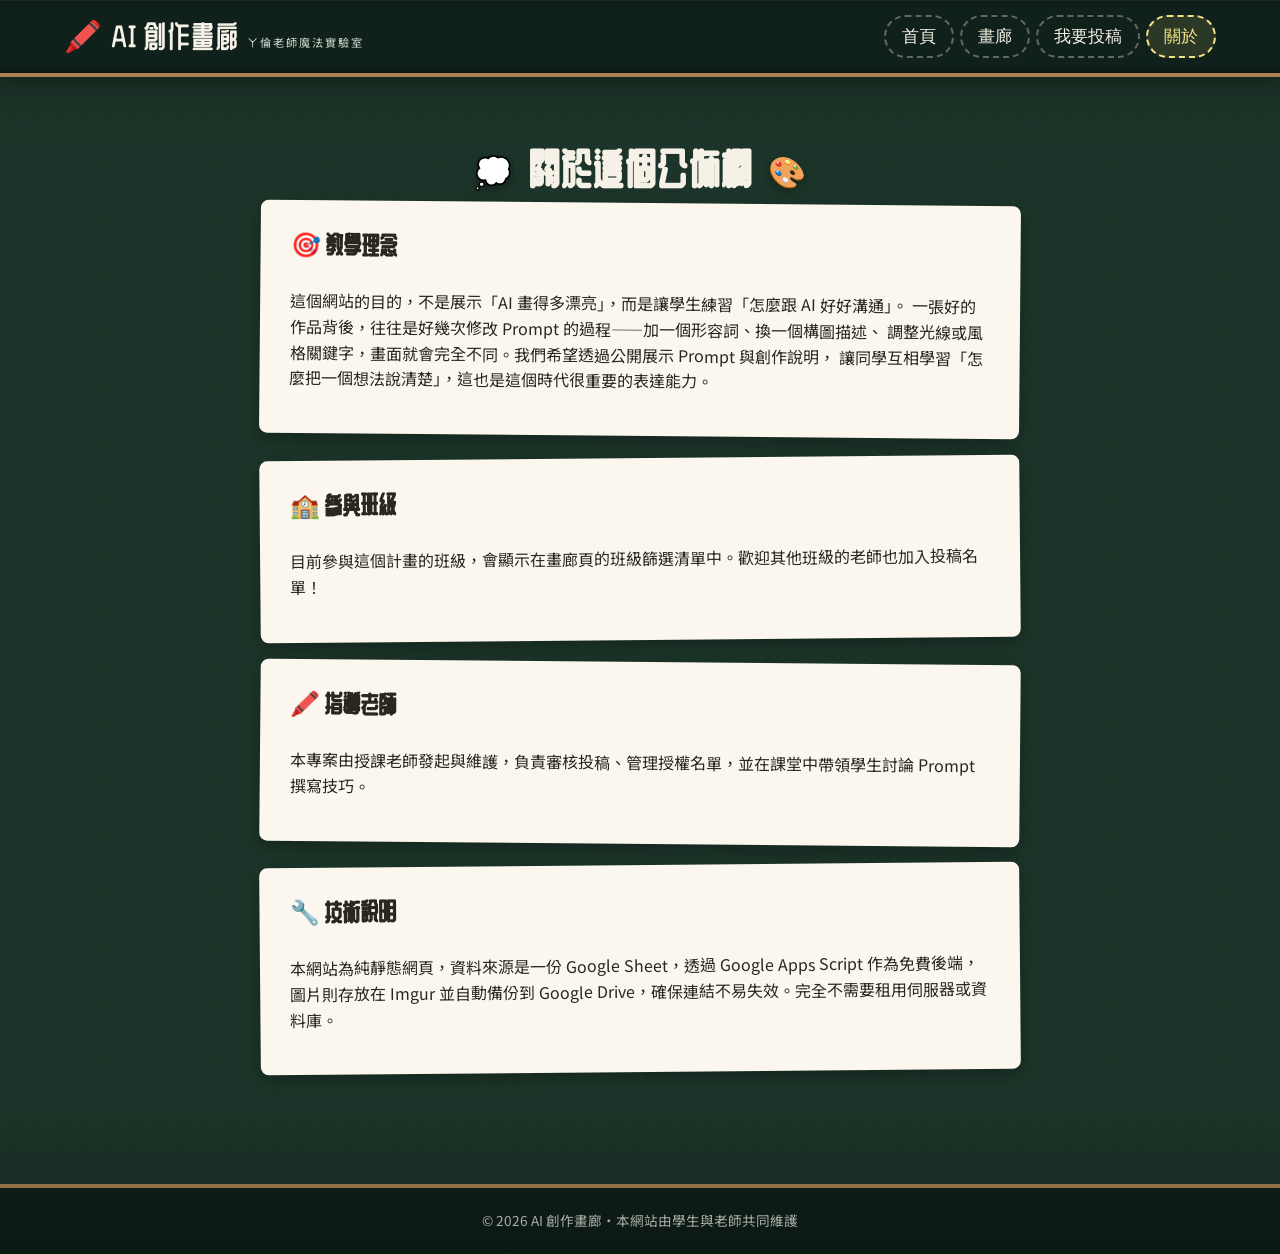
==== commit 179bb44b: "new layout" ====
--- a/about.html
+++ b/about.html
@@ -7,7 +7,7 @@
 <meta name="description" content="關於這個 AI 創作教學專案的理念與參與者。">
 <link rel="preconnect" href="https://fonts.googleapis.com">
 <link rel="preconnect" href="https://fonts.gstatic.com" crossorigin>
-<link href="https://fonts.googleapis.com/css2?family=ZCOOL+KuaiLe&family=ZCOOL+QingKe+HuangYou&family=Fredoka:wght@400;500;600;700&family=Noto+Sans+TC:wght@400;500;700&family=Nunito:wght@400;600;700&display=swap" rel="stylesheet">
+<link href="https://fonts.googleapis.com/css2?family=WDXL+Lubrifont+TC&family=Fredoka:wght@400;500;600;700&family=Noto+Sans+TC:wght@400;500;700;900&family=Nunito:wght@400;600;700&display=swap" rel="stylesheet">
 <link rel="stylesheet" href="css/style.css">
 </head>
 <body class="blackboard-bg">
@@ -25,9 +25,11 @@
 </header>
 
 <div class="container about-wrap">
-  <span class="hero-decor d1" style="font-size:1.8rem;">💭</span>
-  <span class="hero-decor d2" style="font-size:1.6rem;">🎨</span>
-  <h1>關於這個公佈欄</h1>
+  <div class="page-hero-row">
+    <span class="page-hero-emoji" aria-hidden="true">💭</span>
+    <h1>關於這個公佈欄</h1>
+    <span class="page-hero-emoji" aria-hidden="true">🎨</span>
+  </div>
 
   <div class="about-card">
     <h3>🎯 教學理念</h3>
--- a/css/style.css
+++ b/css/style.css
@@ -1,319 +1,1079 @@
-/**
- * ===================================================================================
- * OO班 AI 創作畫廊 — Google Apps Script 後端
- * ===================================================================================
- *
- * 使用方式：
- * 1. 建立一份 Google Sheet，並依照 README.md 建立三個分頁：
- *    Artworks / AuthorizedUsers / Comments（欄位順序請務必照抄）
- * 2. 在該 Google Sheet 中：擴充功能 > Apps Script，把這個檔案的內容整份貼上
- *    （這是「綁定腳本 bound script」，會自動抓到目前這份 Sheet，不需要填 Sheet ID）
- * 3. 修改下方 CONFIG.DRIVE_BACKUP_FOLDER_ID，填入你的 Google Drive 備份資料夾 ID
- * 4. 部署 > 新增部署作業 > 類型選「網頁應用程式」
- *      - 執行身分：我
- *      - 具有存取權的使用者：任何人
- * 5. 授權時會跳出 Google 帳號授權畫面，需同意「查看、編輯、建立及刪除您的 Google 試算表」
- *    與「查看、編輯、建立及刪除您在 Google 雲端硬碟中的檔案」等權限（因為要寫入 Sheet 與備份圖片到 Drive）
- * 6. 部署完成後會拿到一個網址（結尾是 /exec），把它填入前端 js/config.js 的 APPS_SCRIPT_URL
- *
- * 詳細步驟另見 README.md
- * ===================================================================================
- */
-
-const CONFIG = {
-  SHEET_ARTWORKS: "Artworks",
-  SHEET_USERS: "AuthorizedUsers",
-  SHEET_COMMENTS: "Comments",
-  // 請填入你要用來備份圖片的 Google Drive 資料夾 ID
-  // （在資料夾網址 https://drive.google.com/drive/folders/XXXXXXXX 中，XXXXXXXX 就是 ID）
-  DRIVE_BACKUP_FOLDER_ID: "PASTE_YOUR_DRIVE_FOLDER_ID_HERE",
-};
-
-const ARTWORK_HEADERS = [
-  "ID",
-  "Timestamp",
-  "StudentName",
-  "ClassName",
-  "ImageURL",
-  "DriveBackupURL",
-  "Prompt",
-  "Description",
-  "AITool",
-  "Tags",
-  "Likes",
-  "Approved",
-];
-
-const USER_HEADERS = ["StudentName", "ClassName", "Status", "AutoApprove"];
-const COMMENT_HEADERS = ["ArtworkID", "CommenterName", "Comment", "Timestamp"];
-
-/* =========================================================================
-   共用工具
-   ========================================================================= */
-
-function getSheet_(name) {
-  const ss = SpreadsheetApp.getActiveSpreadsheet();
-  const sheet = ss.getSheetByName(name);
-  if (!sheet) {
-    throw new Error(`找不到分頁「${name}」，請確認 Google Sheet 是否已建立此分頁`);
+/* ===================================================================
+   OO班 AI 創作畫廊 — 教室黑板布告欄風格
+   Design tokens
+   =================================================================== */
+:root {
+  /* 顏色 */
+  --blackboard: #1b3328;
+  --blackboard-dark: #10201a;
+  --blackboard-edge: #2b4a3b;
+  --chalk-white: #f5f1e6;
+  --chalk-dim: #cfd8ce;
+  --chalk-yellow: #f4e285;
+  --cork: #c9a06a;
+  --cork-light: #ddbd87;
+  --cork-dark: #a9824f;
+  --kraft: #ecdcb8;
+  --kraft-dark: #d9c495;
+  --paper: #fbf7ee;
+  --pushpin-red: #d1483b;
+  --pushpin-blue: #3f7ea6;
+  --pushpin-green: #5c8a4a;
+  --pushpin-yellow: #dba52c;
+  --tape: rgba(240, 232, 202, 0.75);
+  --ink: #2c2620;
+  --ink-soft: #5b4f3f;
+  --shadow-soft: 0 6px 16px rgba(0, 0, 0, 0.25);
+  --shadow-lift: 0 18px 30px rgba(0, 0, 0, 0.32);
+  --radius-note: 14px;
+
+  --font-display-zh: "WDXL Lubrifont TC", "Fredoka", cursive;
+  --font-display-en: "Fredoka", cursive;
+  --font-body: "Noto Sans TC", "Nunito", sans-serif;
+  --font-hand: "WDXL Lubrifont TC", cursive;
+}
+
+* {
+  box-sizing: border-box;
+}
+
+html {
+  scroll-behavior: smooth;
+}
+
+body {
+  margin: 0;
+  font-family: var(--font-body);
+  color: var(--ink);
+  background: var(--blackboard);
+  line-height: 1.6;
+}
+
+img {
+  max-width: 100%;
+  display: block;
+}
+
+a {
+  color: inherit;
+  text-decoration: none;
+}
+
+button {
+  font-family: inherit;
+  cursor: pointer;
+}
+
+.container {
+  max-width: 1200px;
+  margin: 0 auto;
+  padding: 0 24px;
+}
+
+/* 減少動畫（尊重使用者偏好） */
+@media (prefers-reduced-motion: reduce) {
+  *, *::before, *::after {
+    animation-duration: 0.001ms !important;
+    animation-iteration-count: 1 !important;
+    transition-duration: 0.001ms !important;
+    scroll-behavior: auto !important;
   }
-  return sheet;
-}
-
-/** 將整個分頁（含表頭）轉成物件陣列 */
-function sheetToObjects_(sheet) {
-  const data = sheet.getDataRange().getValues();
-  if (data.length < 2) return [];
-  const headers = data[0];
-  const rows = data.slice(1);
-  return rows
-    .filter((row) => row.some((cell) => cell !== "" && cell !== null))
-    .map((row) => {
-      const obj = {};
-      headers.forEach((h, i) => {
-        obj[h] = row[i];
-      });
-      return obj;
-    });
-}
-
-/** 依欄位名稱找出該欄位是第幾欄（1-based） */
-function colIndex_(sheet, headerName) {
-  const headers = sheet.getRange(1, 1, 1, sheet.getLastColumn()).getValues()[0];
-  const idx = headers.indexOf(headerName);
-  if (idx === -1) throw new Error(`分頁「${sheet.getName()}」找不到欄位「${headerName}」`);
-  return idx + 1;
-}
-
-/** 依 ID 欄位找出資料列（回傳 row number，1-based，找不到回傳 -1） */
-function findRowById_(sheet, idColName, idValue) {
-  const idCol = colIndex_(sheet, idColName);
-  const values = sheet.getRange(2, idCol, Math.max(sheet.getLastRow() - 1, 0), 1).getValues();
-  for (let i = 0; i < values.length; i++) {
-    if (String(values[i][0]) === String(idValue)) return i + 2; // +2: 跳過表頭 + 0-based
-  }
-  return -1;
-}
-
-function jsonOut_(obj) {
-  return ContentService.createTextOutput(JSON.stringify(obj)).setMimeType(
-    ContentService.MimeType.JSON
+}
+
+:focus-visible {
+  outline: 3px dashed var(--chalk-yellow);
+  outline-offset: 3px;
+}
+
+/* ===================================================================
+   黑板紋理背景
+   =================================================================== */
+.blackboard-bg {
+  background-color: var(--blackboard);
+  background-image:
+    radial-gradient(rgba(255, 255, 255, 0.02) 1px, transparent 1px),
+    radial-gradient(rgba(255, 255, 255, 0.015) 1px, transparent 1px);
+  background-size: 3px 3px, 7px 7px;
+  background-position: 0 0, 2px 3px;
+  position: relative;
+}
+
+.blackboard-bg::before {
+  content: "";
+  position: absolute;
+  inset: 0;
+  background: linear-gradient(180deg, rgba(0,0,0,0.15), transparent 12%, transparent 88%, rgba(0,0,0,0.25));
+  pointer-events: none;
+}
+
+/* 木框邊緣 */
+.wood-frame {
+  border-top: 14px solid var(--cork-dark);
+  border-bottom: 14px solid var(--cork-dark);
+  box-shadow: inset 0 0 40px rgba(0,0,0,0.35);
+}
+
+/* 軟木塞紋理背景 */
+.cork-bg {
+  background-color: var(--cork);
+  background-image:
+    radial-gradient(circle at 15% 25%, rgba(0,0,0,0.06) 0, transparent 3%),
+    radial-gradient(circle at 65% 15%, rgba(0,0,0,0.05) 0, transparent 3%),
+    radial-gradient(circle at 35% 65%, rgba(0,0,0,0.06) 0, transparent 3%),
+    radial-gradient(circle at 85% 55%, rgba(0,0,0,0.05) 0, transparent 3%),
+    radial-gradient(circle at 55% 85%, rgba(0,0,0,0.05) 0, transparent 3%),
+    radial-gradient(circle at 10% 90%, rgba(0,0,0,0.05) 0, transparent 3%);
+  background-size: 140px 140px;
+  box-shadow: inset 0 12px 24px -12px rgba(0,0,0,0.35), inset 0 -12px 24px -12px rgba(0,0,0,0.25);
+  border-top: 6px solid var(--cork-dark);
+  border-bottom: 6px solid var(--cork-dark);
+}
+
+/* ===================================================================
+   Header / Nav — 貼在黑板上的標籤
+   =================================================================== */
+.site-header {
+  position: sticky;
+  top: 0;
+  z-index: 100;
+  background: var(--blackboard-dark);
+  border-bottom: 4px solid var(--cork-dark);
+  box-shadow: var(--shadow-soft), 0 1px 0 rgba(255,255,255,0.06) inset;
+}
+
+.site-header .container {
+  display: flex;
+  align-items: center;
+  justify-content: space-between;
+  padding: 12px 24px;
+  flex-wrap: wrap;
+  gap: 10px;
+}
+
+.brand {
+  font-family: var(--font-display-zh);
+  color: var(--chalk-white);
+  font-size: 1.9rem;
+  letter-spacing: 1px;
+  display: flex;
+  align-items: baseline;
+  gap: 8px;
+}
+
+.brand-icon {
+  display: inline-block;
+}
+
+.brand:hover .brand-icon {
+  animation: wiggle 0.6s ease;
+}
+
+@keyframes wiggle {
+  0%, 100% { transform: rotate(0deg); }
+  25% { transform: rotate(-18deg); }
+  75% { transform: rotate(18deg); }
+}
+
+.brand small {
+  font-family: var(--font-body);
+  font-size: 0.7rem;
+  color: var(--chalk-dim);
+  letter-spacing: 2px;
+}
+
+.nav-tabs {
+  display: flex;
+  gap: 6px;
+  flex-wrap: wrap;
+}
+
+.nav-tab {
+  font-family: var(--font-display-en);
+  font-size: 1.05rem;
+  color: var(--chalk-white);
+  background: transparent;
+  border: 2px dashed rgba(245, 241, 230, 0.35);
+  border-radius: 999px;
+  padding: 6px 16px;
+  transition: transform 0.15s ease, background 0.15s ease, border-color 0.15s ease;
+  display: inline-block;
+}
+
+.nav-tab:hover {
+  background: rgba(245, 241, 230, 0.08);
+  border-color: var(--chalk-yellow);
+  transform: translateY(-2px) rotate(-1deg);
+}
+
+.nav-tab.active {
+  background: rgba(244, 226, 133, 0.12);
+  border-color: var(--chalk-yellow);
+  color: var(--chalk-yellow);
+}
+
+/* ===================================================================
+   按鈕
+   =================================================================== */
+.btn {
+  display: inline-block;
+  font-family: var(--font-display-en);
+  font-size: 1.1rem;
+  padding: 10px 24px;
+  border-radius: 999px;
+  border: 2px solid transparent;
+  transition: transform 0.15s ease, box-shadow 0.15s ease;
+  transform-style: preserve-3d;
+}
+
+.btn:active {
+  transform: translateY(1px) scale(0.97) !important;
+}
+
+.btn-chalk {
+  background: transparent;
+  color: var(--chalk-white);
+  border: 2px dashed var(--chalk-white);
+}
+
+.btn-chalk:hover {
+  transform: rotate(-1deg) translateY(-2px);
+  background: rgba(255,255,255,0.06);
+}
+
+.btn-pin {
+  background: linear-gradient(180deg, #e2685a 0%, var(--pushpin-red) 55%, #a8362a 100%);
+  color: var(--paper);
+  border-color: var(--pushpin-red);
+  box-shadow: 0 5px 0 #7c261c, var(--shadow-soft);
+}
+
+.btn-pin:hover {
+  transform: translateY(-2px) rotate(1deg);
+  box-shadow: 0 6px 0 #7c261c, var(--shadow-lift);
+}
+
+.btn-pin:active {
+  box-shadow: 0 2px 0 #7c261c, var(--shadow-soft) !important;
+}
+
+.btn-outline-dark {
+  background: transparent;
+  color: var(--ink);
+  border: 2px solid var(--ink);
+}
+
+.btn-outline-dark:hover {
+  background: var(--ink);
+  color: var(--paper);
+}
+
+.btn-row {
+  display: flex;
+  gap: 14px;
+  flex-wrap: wrap;
+}
+
+/* 頁面標題列：裝飾表情符號安全地排在標題兩側，不會疊字 */
+.page-hero-row {
+  display: flex;
+  align-items: center;
+  justify-content: center;
+  gap: 16px;
+  flex-wrap: wrap;
+}
+
+.page-hero-row h1 { margin: 0; }
+
+.page-hero-emoji {
+  font-size: 1.9rem;
+  display: inline-block;
+  filter: drop-shadow(0 3px 4px rgba(0, 0, 0, 0.3));
+  animation: floatBob 4.5s ease-in-out infinite;
+}
+
+.page-hero-row .page-hero-emoji:nth-child(3) { animation-delay: 0.8s; }
+
+/* ===================================================================
+   Hero（首頁）
+   =================================================================== */
+.hero {
+  padding: 70px 0 90px;
+  text-align: center;
+  position: relative;
+}
+
+.hero-title {
+  font-family: var(--font-display-zh);
+  color: var(--chalk-white);
+  font-size: clamp(2.6rem, 6vw, 4.6rem);
+  margin: 0 0 6px;
+  text-shadow: 0 1px 0 rgba(0,0,0,0.25), 0 2px 0 rgba(0,0,0,0.2), 0 3px 6px rgba(0,0,0,0.35);
+}
+
+.hero-underline {
+  width: 220px;
+  height: 14px;
+  margin: 0 auto 22px;
+  opacity: 0.85;
+}
+
+.hero-subtitle {
+  font-family: var(--font-display-en);
+  color: var(--chalk-yellow);
+  font-size: 1.4rem;
+  margin: 0 0 18px;
+}
+
+.hero-desc {
+  color: var(--chalk-dim);
+  max-width: 620px;
+  margin: 0 auto 32px;
+  font-size: 1.02rem;
+}
+
+.chalk-doodle {
+  position: absolute;
+  opacity: 0.55;
+  pointer-events: none;
+}
+
+/* 漂浮的可愛裝飾貼紙 */
+.hero-decor {
+  position: absolute;
+  pointer-events: none;
+  filter: drop-shadow(0 3px 4px rgba(0, 0, 0, 0.3));
+  animation: floatBob 4.5s ease-in-out infinite;
+  z-index: 1;
+}
+
+@keyframes floatBob {
+  0%, 100% { transform: translateY(0) rotate(-6deg); }
+  50% { transform: translateY(-16px) rotate(6deg); }
+}
+
+.hero-decor.d1 { top: 10%; left: 6%; font-size: 2.3rem; animation-delay: 0s; }
+.hero-decor.d2 { top: 16%; right: 7%; font-size: 1.9rem; animation-delay: 0.7s; }
+.hero-decor.d3 { bottom: 14%; left: 9%; font-size: 1.7rem; animation-delay: 1.4s; }
+.hero-decor.d4 { bottom: 18%; right: 11%; font-size: 2.1rem; animation-delay: 2.1s; }
+.hero-decor.d5 { top: 46%; left: 2%; font-size: 1.5rem; animation-delay: 0.4s; display: none; }
+
+@media (min-width: 900px) {
+  .hero-decor.d5 { display: block; }
+}
+
+/* 波浪分隔線：黑板轉軟木塞區塊之間的可愛過場 */
+.wave-divider {
+  display: block;
+  width: 100%;
+  height: 44px;
+  margin-top: -2px;
+  position: relative;
+  z-index: 2;
+}
+
+/* ===================================================================
+   便條紙卡片（作品卡片）— 公佈欄核心元件
+   =================================================================== */
+.board-section {
+  padding: 60px 0 70px;
+}
+
+.board-heading {
+  text-align: center;
+  font-family: var(--font-display-zh);
+  color: var(--blackboard-dark);
+  font-size: 2.2rem;
+  margin: 0 0 40px;
+}
+
+.note-grid {
+  display: grid;
+  grid-template-columns: repeat(auto-fill, minmax(240px, 1fr));
+  gap: 34px 28px;
+  padding: 10px 4px 30px;
+  perspective: 1200px;
+}
+
+.note-card {
+  background: var(--paper);
+  background-image: linear-gradient(135deg, rgba(255,255,255,0.5), rgba(0,0,0,0.03));
+  border-radius: var(--radius-note);
+  box-shadow: var(--shadow-soft);
+  padding: 14px 14px 16px;
+  position: relative;
+  cursor: pointer;
+  transition: transform 0.2s ease, box-shadow 0.2s ease;
+  will-change: transform;
+  transform-style: preserve-3d;
+}
+
+.note-card:nth-child(2n) { transform: rotate(-2deg); }
+.note-card:nth-child(3n) { transform: rotate(1.5deg); }
+.note-card:nth-child(4n) { transform: rotate(-1deg); }
+.note-card:nth-child(5n) { transform: rotate(2deg); }
+
+.note-card:hover,
+.note-card:focus-visible {
+  box-shadow: var(--shadow-lift);
+  z-index: 5;
+}
+
+.note-card .pin {
+  position: absolute;
+  top: -13px;
+  left: 50%;
+  transform: translateX(-50%);
+  width: 22px;
+  height: 22px;
+  border-radius: 50%;
+  box-shadow: 0 4px 6px rgba(0,0,0,0.4), 0 1px 0 rgba(255,255,255,0.3) inset;
+  z-index: 2;
+}
+.note-card .pin::after {
+  content: "";
+  position: absolute;
+  top: 3px;
+  left: 4px;
+  width: 7px;
+  height: 7px;
+  border-radius: 50%;
+  background: rgba(255, 255, 255, 0.85);
+  filter: blur(0.5px);
+}
+.note-card:nth-child(3n) .pin { background: radial-gradient(circle at 32% 28%, #8fc2de 0%, var(--pushpin-blue) 55%, #24506b 100%); }
+.note-card:nth-child(3n+1) .pin { background: radial-gradient(circle at 32% 28%, #ef8f83 0%, var(--pushpin-red) 55%, #7c261c 100%); }
+.note-card:nth-child(3n+2) .pin { background: radial-gradient(circle at 32% 28%, #f5d385 0%, var(--pushpin-yellow) 55%, #8a6512 100%); }
+
+.note-card .sticker {
+  position: absolute;
+  top: -14px;
+  left: 6px;
+  font-size: 1.4rem;
+  transform: rotate(-18deg);
+  filter: drop-shadow(0 2px 2px rgba(0, 0, 0, 0.25));
+  z-index: 3;
+  line-height: 1;
+}
+.note-card .sticker::before { content: "⭐"; }
+.note-card:nth-child(5n+2) .sticker::before { content: "✨"; }
+.note-card:nth-child(5n+3) .sticker::before { content: "💖"; }
+.note-card:nth-child(5n+4) .sticker::before { content: "🌈"; }
+.note-card:nth-child(5n) .sticker::before { content: "🎨"; }
+
+.note-card .tape-corner {
+  position: absolute;
+  width: 46px;
+  height: 20px;
+  background: repeating-linear-gradient(
+    45deg,
+    var(--tape) 0 6px,
+    rgba(255, 255, 255, 0.4) 6px 12px
   );
-}
-
-function parseBoolean_(val) {
-  if (typeof val === "boolean") return val;
-  const s = String(val).trim().toUpperCase();
-  return s === "TRUE" || s === "1" || s === "YES";
-}
-
-/* =========================================================================
-   doGet — 讀取資料
-   ========================================================================= */
-
-function doGet(e) {
-  try {
-    const action = (e.parameter && e.parameter.action) || "list";
-
-    if (action === "comments") {
-      const artworkId = e.parameter.artworkId;
-      if (!artworkId) return jsonOut_({ error: "缺少 artworkId 參數" });
-      const sheet = getSheet_(CONFIG.SHEET_COMMENTS);
-      const all = sheetToObjects_(sheet);
-      const comments = all
-        .filter((c) => String(c.ArtworkID) === String(artworkId))
-        .sort((a, b) => new Date(a.Timestamp) - new Date(b.Timestamp));
-      return jsonOut_({ comments });
-    }
-
-    // 預設：回傳所有已上架作品
-    const sheet = getSheet_(CONFIG.SHEET_ARTWORKS);
-    const all = sheetToObjects_(sheet);
-    const approved = all
-      .filter((a) => parseBoolean_(a.Approved))
-      .sort((a, b) => new Date(b.Timestamp) - new Date(a.Timestamp));
-    return jsonOut_({ artworks: approved });
-  } catch (err) {
-    return jsonOut_({ error: err.message });
-  }
-}
-
-/* =========================================================================
-   doPost — 寫入資料（投稿 / 按讚 / 留言）
-   ========================================================================= */
-
-function doPost(e) {
-  try {
-    const body = JSON.parse(e.postData.contents);
-    const action = body.action;
-
-    if (action === "submit") return handleSubmit_(body);
-    if (action === "like") return handleLike_(body);
-    if (action === "comment") return handleComment_(body);
-
-    return jsonOut_({ error: "未知的 action：" + action });
-  } catch (err) {
-    return jsonOut_({ error: err.message });
-  }
-}
-
-/* -------------------------------------------------------------------------
-   action = submit
-   ------------------------------------------------------------------------- */
-function handleSubmit_(body) {
-  const studentName = String(body.studentName || "").trim();
-  const className = String(body.className || "").trim();
-  const imageUrl = String(body.imageUrl || "").trim();
-  const aiTool = String(body.aiTool || "").trim();
-  const prompt = String(body.prompt || "").trim();
-  const description = String(body.description || "").trim();
-  const tags = String(body.tags || "").trim();
-
-  if (!studentName) {
-    return jsonOut_({ error: "姓名為必填欄位" });
-  }
-
-  // 1. 檢查授權名單
-  const usersSheet = getSheet_(CONFIG.SHEET_USERS);
-  const users = sheetToObjects_(usersSheet);
-  const matched = users.find(
-    (u) =>
-      String(u.StudentName).trim() === studentName &&
-      String(u.ClassName).trim() === className
+  top: -8px;
+  right: 10px;
+  transform: rotate(8deg);
+  box-shadow: 0 1px 2px rgba(0,0,0,0.15);
+}
+
+.note-thumb-wrap {
+  overflow: hidden;
+  border-radius: 10px;
+  background: var(--kraft);
+  aspect-ratio: 4 / 3;
+  margin-bottom: 10px;
+  position: relative;
+}
+
+.no-image-placeholder {
+  width: 100%;
+  height: 100%;
+  display: none;
+  flex-direction: column;
+  align-items: center;
+  justify-content: center;
+  gap: 6px;
+  color: var(--ink-soft);
+  font-size: 0.82rem;
+  background: repeating-linear-gradient(
+    45deg,
+    rgba(0, 0, 0, 0.03) 0 10px,
+    transparent 10px 20px
   );
-
-  if (!matched) {
-    return jsonOut_({
-      error: "找不到你的投稿授權資料，請確認姓名與班級是否與老師登記的一致，或聯絡老師開通投稿權限",
-    });
-  }
-  if (String(matched.Status).trim().toLowerCase() !== "active") {
-    return jsonOut_({ error: "你的投稿權限目前為停用狀態，請聯絡老師確認" });
-  }
-
-  const autoApprove = parseBoolean_(matched.AutoApprove);
-
-  // 2. 備份圖片到 Google Drive（沒有圖片連結，或備份失敗，都不阻擋投稿）
-  let backupUrl = "";
-  if (imageUrl) {
-    try {
-      backupUrl = backupImageToDrive_(imageUrl, studentName);
-    } catch (backupErr) {
-      backupUrl = "";
-    }
-  }
-
-  // 3. 寫入 Artworks 分頁
-  const artworksSheet = getSheet_(CONFIG.SHEET_ARTWORKS);
-  const id = Utilities.getUuid();
-  const timestamp = new Date();
-
-  artworksSheet.appendRow([
-    id,
-    timestamp,
-    studentName,
-    className,
-    imageUrl,
-    backupUrl,
-    prompt,
-    description,
-    aiTool,
-    tags,
-    0,
-    autoApprove ? "TRUE" : "FALSE",
-  ]);
-
-  return jsonOut_({ success: true, id, approved: autoApprove });
-}
-
-/** 把圖片抓下來備份到指定 Drive 資料夾，回傳可公開檢視的連結 */
-function backupImageToDrive_(imageUrl, studentName) {
-  if (
-    !CONFIG.DRIVE_BACKUP_FOLDER_ID ||
-    CONFIG.DRIVE_BACKUP_FOLDER_ID.indexOf("PASTE_YOUR_DRIVE_FOLDER_ID_HERE") !== -1
-  ) {
-    // 尚未設定備份資料夾，直接跳過備份
-    return "";
-  }
-  const response = UrlFetchApp.fetch(imageUrl, { muteHttpExceptions: true });
-  if (response.getResponseCode() !== 200) {
-    throw new Error("無法下載圖片，HTTP " + response.getResponseCode());
-  }
-  const blob = response.getBlob();
-  const folder = DriveApp.getFolderById(CONFIG.DRIVE_BACKUP_FOLDER_ID);
-  const safeName = studentName.replace(/[^\w\u4e00-\u9fa5]/g, "_");
-  const fileName = safeName + "_" + Date.now() + "." + guessExtension_(blob.getContentType());
-  const file = folder.createFile(blob).setName(fileName);
-  file.setSharing(DriveApp.Access.ANYONE_WITH_LINK, DriveApp.Permission.VIEW);
-
-  // 轉換成可直接當圖片來源使用的連結
-  return "https://drive.google.com/uc?export=view&id=" + file.getId();
-}
-
-function guessExtension_(contentType) {
-  if (!contentType) return "jpg";
-  if (contentType.indexOf("png") !== -1) return "png";
-  if (contentType.indexOf("gif") !== -1) return "gif";
-  if (contentType.indexOf("webp") !== -1) return "webp";
-  return "jpg";
-}
-
-/* -------------------------------------------------------------------------
-   action = like
-   ------------------------------------------------------------------------- */
-function handleLike_(body) {
-  const artworkId = body.artworkId;
-  if (!artworkId) return jsonOut_({ error: "缺少 artworkId" });
-
-  const sheet = getSheet_(CONFIG.SHEET_ARTWORKS);
-  const rowNum = findRowById_(sheet, "ID", artworkId);
-  if (rowNum === -1) return jsonOut_({ error: "找不到對應的作品 ID" });
-
-  const likesCol = colIndex_(sheet, "Likes");
-  const cell = sheet.getRange(rowNum, likesCol);
-  const current = Number(cell.getValue()) || 0;
-  const updated = current + 1;
-  cell.setValue(updated);
-
-  return jsonOut_({ success: true, likes: updated });
-}
-
-/* -------------------------------------------------------------------------
-   action = comment
-   ------------------------------------------------------------------------- */
-function handleComment_(body) {
-  const artworkId = body.artworkId;
-  const commenterName = String(body.commenterName || "").trim();
-  const comment = String(body.comment || "").trim();
-
-  if (!artworkId || !commenterName || !comment) {
-    return jsonOut_({ error: "缺少必要欄位（artworkId / commenterName / comment）" });
-  }
-
-  const sheet = getSheet_(CONFIG.SHEET_COMMENTS);
-  sheet.appendRow([artworkId, commenterName, comment, new Date()]);
-
-  return jsonOut_({ success: true });
-}
-
-/* =========================================================================
-   （選用）初始化分頁表頭 — 若你想用程式碼快速建立空白分頁結構，
-   可在 Apps Script 編輯器中手動執行這個函式一次
-   ========================================================================= */
-function setupSheets_() {
-  const ss = SpreadsheetApp.getActiveSpreadsheet();
-
-  function ensureSheet(name, headers) {
-    let sheet = ss.getSheetByName(name);
-    if (!sheet) sheet = ss.insertSheet(name);
-    if (sheet.getLastRow() === 0) {
-      sheet.appendRow(headers);
-      sheet.setFrozenRows(1);
-    }
-    return sheet;
-  }
-
-  ensureSheet(CONFIG.SHEET_ARTWORKS, ARTWORK_HEADERS);
-  ensureSheet(CONFIG.SHEET_USERS, USER_HEADERS);
-  ensureSheet(CONFIG.SHEET_COMMENTS, COMMENT_HEADERS);
-}
+}
+
+.no-image-placeholder .no-image-icon {
+  font-size: 2rem;
+  opacity: 0.55;
+}
+
+.modal-img-wrap .no-image-placeholder {
+  min-height: 260px;
+  border-radius: 6px;
+}
+
+.note-thumb-wrap img {
+  width: 100%;
+  height: 100%;
+  object-fit: cover;
+  transition: transform 0.4s ease;
+}
+
+.note-card:hover .note-thumb-wrap img {
+  transform: scale(1.06);
+}
+
+.note-meta-row {
+  display: flex;
+  justify-content: space-between;
+  align-items: baseline;
+  gap: 8px;
+}
+
+.note-student {
+  font-family: var(--font-hand);
+  font-size: 1.25rem;
+  color: var(--ink);
+}
+
+.note-class {
+  font-size: 0.78rem;
+  color: var(--ink-soft);
+  background: var(--kraft);
+  padding: 2px 8px;
+  border-radius: 10px;
+  white-space: nowrap;
+}
+
+.note-tags {
+  margin-top: 8px;
+  display: flex;
+  gap: 6px;
+  flex-wrap: wrap;
+}
+
+.tag-chip {
+  font-size: 0.72rem;
+  padding: 2px 9px;
+  border-radius: 12px;
+  background: rgba(63, 126, 166, 0.12);
+  color: var(--pushpin-blue);
+  border: 1px solid rgba(63, 126, 166, 0.3);
+}
+
+.tool-chip {
+  font-size: 0.72rem;
+  padding: 2px 9px;
+  border-radius: 12px;
+  background: rgba(92, 138, 74, 0.14);
+  color: var(--pushpin-green);
+  border: 1px solid rgba(92, 138, 74, 0.35);
+  font-weight: 600;
+}
+
+.note-footer-row {
+  margin-top: 10px;
+  display: flex;
+  justify-content: space-between;
+  align-items: center;
+}
+
+.like-count {
+  font-size: 0.85rem;
+  color: var(--pushpin-red);
+  font-weight: 700;
+  display: inline-block;
+}
+
+.note-card-new {
+  animation: cardArrive 1.5s ease;
+  box-shadow: 0 0 0 3px var(--chalk-yellow), var(--shadow-lift);
+}
+
+@keyframes cardArrive {
+  0% { opacity: 0; transform: translateY(-16px) scale(0.9); }
+  55% { opacity: 1; }
+  100% { opacity: 1; transform: translateY(0) scale(1); }
+}
+
+.like-count-pulse {
+  animation: likePulse 0.7s ease;
+}
+
+@keyframes likePulse {
+  0% { transform: scale(1); }
+  40% { transform: scale(1.4); color: #a8402f; }
+  100% { transform: scale(1); }
+}
+
+.live-indicator {
+  display: inline-flex;
+  align-items: center;
+  gap: 6px;
+  font-size: 0.78rem;
+  font-family: var(--font-display-en);
+  color: var(--pushpin-green);
+}
+
+.live-indicator.on-dark {
+  color: var(--chalk-yellow);
+}
+
+.live-dot {
+  width: 8px;
+  height: 8px;
+  border-radius: 50%;
+  background: var(--pushpin-green);
+  display: inline-block;
+  animation: livePulse 1.6s infinite;
+}
+
+.live-indicator.on-dark .live-dot {
+  background: var(--chalk-yellow);
+}
+
+@keyframes livePulse {
+  0%, 100% { opacity: 1; box-shadow: 0 0 0 0 rgba(92, 138, 74, 0.45); }
+  50% { opacity: 0.65; box-shadow: 0 0 0 5px rgba(92, 138, 74, 0); }
+}
+
+/* ===================================================================
+   畫廊頁 — 篩選列
+   =================================================================== */
+.filter-bar {
+  background: var(--kraft);
+  border-radius: 8px;
+  padding: 16px;
+  margin: 24px 0 10px;
+  display: flex;
+  gap: 14px;
+  flex-wrap: wrap;
+  align-items: center;
+  box-shadow: inset 0 0 0 2px var(--kraft-dark);
+}
+
+.filter-bar input[type="text"],
+.filter-bar select {
+  font-family: var(--font-body);
+  padding: 8px 12px;
+  border: 2px solid var(--kraft-dark);
+  border-radius: 6px;
+  background: var(--paper);
+  color: var(--ink);
+  font-size: 0.92rem;
+}
+
+.filter-bar input[type="text"] {
+  flex: 1;
+  min-width: 180px;
+}
+
+.filter-label {
+  font-family: var(--font-display-en);
+  color: var(--ink-soft);
+  font-size: 0.95rem;
+}
+
+.result-count {
+  color: var(--chalk-dim);
+  font-size: 0.9rem;
+  margin: 4px 0 20px;
+  text-align: center;
+}
+
+/* ===================================================================
+   狀態訊息（載入 / 錯誤 / 空）
+   =================================================================== */
+.state-msg {
+  text-align: center;
+  padding: 50px 20px;
+  color: var(--chalk-dim);
+  font-family: var(--font-display-en);
+  font-size: 1.15rem;
+}
+
+.state-msg.error {
+  color: var(--chalk-yellow);
+}
+
+.state-msg .retry-btn {
+  margin-top: 16px;
+}
+
+.spinner-chalk {
+  width: 40px;
+  height: 40px;
+  margin: 0 auto 16px;
+  border: 4px dashed var(--chalk-white);
+  border-radius: 50%;
+  animation: spin 1.4s linear infinite;
+}
+
+@keyframes spin {
+  to { transform: rotate(360deg); }
+}
+
+/* ===================================================================
+   Modal — 作品詳細
+   =================================================================== */
+.modal-overlay {
+  position: fixed;
+  inset: 0;
+  background: rgba(16, 32, 26, 0.82);
+  display: none;
+  align-items: center;
+  justify-content: center;
+  z-index: 1000;
+  padding: 20px;
+}
+
+.modal-overlay.open {
+  display: flex;
+}
+
+.modal-box {
+  background: var(--paper);
+  max-width: 880px;
+  width: 100%;
+  max-height: 90vh;
+  overflow-y: auto;
+  border-radius: 8px;
+  box-shadow: var(--shadow-lift);
+  position: relative;
+  padding: 30px;
+}
+
+.modal-close {
+  position: absolute;
+  top: 14px;
+  right: 16px;
+  background: var(--ink);
+  color: var(--paper);
+  border: none;
+  width: 34px;
+  height: 34px;
+  border-radius: 50%;
+  font-size: 1.1rem;
+  line-height: 1;
+}
+
+.modal-grid {
+  display: grid;
+  grid-template-columns: 1.1fr 1fr;
+  gap: 26px;
+}
+
+@media (max-width: 720px) {
+  .modal-grid { grid-template-columns: 1fr; }
+}
+
+.modal-img-wrap {
+  background: var(--kraft);
+  border-radius: 6px;
+  overflow: hidden;
+  position: relative;
+}
+
+.modal-img-wrap img {
+  width: 100%;
+  height: auto;
+}
+
+.modal-title {
+  font-family: var(--font-hand);
+  font-size: 1.8rem;
+  margin: 0 0 4px;
+}
+
+.modal-sub {
+  color: var(--ink-soft);
+  font-size: 0.92rem;
+  margin-bottom: 14px;
+}
+
+.prompt-note {
+  background: var(--chalk-yellow);
+  border-radius: 4px;
+  padding: 14px 16px;
+  font-family: var(--font-hand);
+  font-size: 1.15rem;
+  color: #453b1a;
+  box-shadow: var(--shadow-soft);
+  transform: rotate(-1deg);
+  margin-bottom: 16px;
+  position: relative;
+}
+
+.prompt-note::before {
+  content: "AI Prompt";
+  position: absolute;
+  top: -12px;
+  left: 14px;
+  background: var(--pushpin-red);
+  color: #fff;
+  font-family: var(--font-display-en);
+  font-size: 0.75rem;
+  padding: 2px 10px;
+  border-radius: 10px;
+}
+
+.desc-block {
+  margin-bottom: 16px;
+  font-size: 0.96rem;
+}
+
+.desc-block h4,
+.comments-block h4 {
+  font-family: var(--font-display-en);
+  color: var(--ink-soft);
+  margin: 0 0 6px;
+  font-size: 1rem;
+}
+
+.like-row {
+  display: flex;
+  align-items: center;
+  gap: 12px;
+  margin: 18px 0;
+}
+
+.like-btn {
+  background: var(--pushpin-red);
+  color: #fff;
+  border: none;
+  padding: 8px 18px;
+  border-radius: 20px;
+  font-family: var(--font-display-en);
+  font-size: 1rem;
+  transition: transform 0.15s ease;
+}
+
+.like-btn:hover { transform: scale(1.06); }
+.like-btn:disabled {
+  background: var(--kraft-dark);
+  cursor: default;
+}
+
+.comments-block {
+  border-top: 2px dashed var(--kraft-dark);
+  padding-top: 16px;
+}
+
+.comment-item {
+  background: var(--kraft);
+  border-radius: 6px;
+  padding: 8px 12px;
+  margin-bottom: 8px;
+  font-size: 0.9rem;
+}
+
+.comment-item b {
+  font-family: var(--font-hand);
+  font-size: 1.05rem;
+  margin-right: 6px;
+}
+
+.comment-time {
+  display: block;
+  font-size: 0.72rem;
+  color: var(--ink-soft);
+  margin-top: 2px;
+}
+
+.comment-form {
+  display: flex;
+  gap: 8px;
+  margin-top: 12px;
+  flex-wrap: wrap;
+}
+
+.comment-form input {
+  flex: 1;
+  min-width: 120px;
+  padding: 8px 10px;
+  border: 2px solid var(--kraft-dark);
+  border-radius: 6px;
+  font-family: var(--font-body);
+}
+
+.comment-form input[name="name"] {
+  flex: 0 0 120px;
+}
+
+/* ===================================================================
+   投稿頁 — 表單
+   =================================================================== */
+.submit-wrap {
+  max-width: 720px;
+  margin: 0 auto;
+  padding: 50px 0 90px;
+  position: relative;
+}
+
+.steps-note {
+  background: var(--paper);
+  border-radius: 8px;
+  padding: 22px 26px;
+  box-shadow: var(--shadow-soft);
+  margin-bottom: 30px;
+  transform: rotate(-0.6deg);
+}
+
+.steps-note h3 {
+  font-family: var(--font-hand);
+  font-size: 1.5rem;
+  margin-top: 0;
+}
+
+.steps-note ol {
+  padding-left: 20px;
+  margin: 0;
+}
+
+.steps-note li {
+  margin-bottom: 6px;
+}
+
+.submit-form {
+  background: var(--kraft);
+  border-radius: 10px;
+  padding: 30px;
+  box-shadow: inset 0 0 0 3px var(--kraft-dark);
+}
+
+.form-row {
+  margin-bottom: 18px;
+}
+
+.form-row label {
+  display: block;
+  font-family: var(--font-display-en);
+  color: var(--ink-soft);
+  margin-bottom: 6px;
+  font-size: 1rem;
+}
+
+.form-row input,
+.form-row select,
+.form-row textarea {
+  width: 100%;
+  padding: 10px 12px;
+  border: 2px solid var(--kraft-dark);
+  border-radius: 6px;
+  font-family: var(--font-body);
+  font-size: 0.96rem;
+  background: var(--paper);
+  color: var(--ink);
+}
+
+.form-row textarea {
+  resize: vertical;
+  min-height: 90px;
+}
+
+.form-hint {
+  font-size: 0.8rem;
+  color: var(--ink-soft);
+  margin-top: 4px;
+}
+
+.form-row select:disabled,
+.form-row input:disabled {
+  opacity: 0.6;
+  cursor: not-allowed;
+  background: var(--kraft-dark);
+}
+
+.image-check {
+  margin-top: 8px;
+  padding: 8px 12px;
+  border-radius: 6px;
+  font-size: 0.85rem;
+  display: none;
+}
+
+.image-check.show { display: block; }
+.image-check.pending { background: #fdf1cf; color: #6b510f; }
+.image-check.success { background: #dff0d2; color: #33581f; }
+.image-check.error { background: #fadbd6; color: #7a2116; }
+
+.image-preview {
+  margin-top: 10px;
+  max-height: 220px;
+  width: auto;
+  border-radius: 8px;
+  box-shadow: var(--shadow-soft);
+  border: 3px solid var(--paper);
+}
+
+.form-msg {
+  margin-top: 16px;
+  padding: 14px 18px;
+  border-radius: 6px;
+  font-size: 0.95rem;
+  display: none;
+}
+
+.form-msg.show { display: block; }
+.form-msg.success { background: #dff0d2; color: #33581f; border: 2px solid #6ba043; }
+.form-msg.pending { background: #fdf1cf; color: #6b510f; border: 2px solid #dba52c; }
+.form-msg.error { background: #fadbd6; color: #7a2116; border: 2px solid var(--pushpin-red); }
+
+/* ===================================================================
+   關於頁
+   =================================================================== */
+.about-wrap {
+  max-width: 760px;
+  margin: 0 auto;
+  padding: 60px 0 90px;
+  color: var(--paper);
+  position: relative;
+}
+
+.about-wrap h1 {
+  font-family: var(--font-display-zh);
+  color: var(--chalk-white);
+  font-size: 2.6rem;
+  text-align: center;
+}
+
+.about-card {
+  background: var(--paper);
+  color: var(--ink);
+  border-radius: 8px;
+  padding: 26px 30px;
+  margin-bottom: 22px;
+  box-shadow: var(--shadow-soft);
+}
+
+.about-card:nth-child(odd) { transform: rotate(-0.5deg); }
+.about-card:nth-child(even) { transform: rotate(0.5deg); }
+
+.about-card h3 {
+  font-family: var(--font-hand);
+  font-size: 1.5rem;
+  margin-top: 0;
+}
+
+/* ===================================================================
+   Footer
+   =================================================================== */
+.site-footer {
+  background: var(--blackboard-dark);
+  color: var(--chalk-dim);
+  text-align: center;
+  padding: 22px 0;
+  font-size: 0.85rem;
+  border-top: 4px solid var(--cork-dark);
+}
+
+/* ===================================================================
+   RWD
+   =================================================================== */
+@media (max-width: 640px) {
+  .hero { padding: 48px 0 60px; }
+  .board-section { padding: 40px 0 50px; }
+  .note-grid { grid-template-columns: repeat(auto-fill, minmax(150px, 1fr)); gap: 26px 16px; }
+  .site-header .container { justify-content: center; }
+  .filter-bar { flex-direction: column; align-items: stretch; }
+  .modal-box { padding: 20px; }
+}
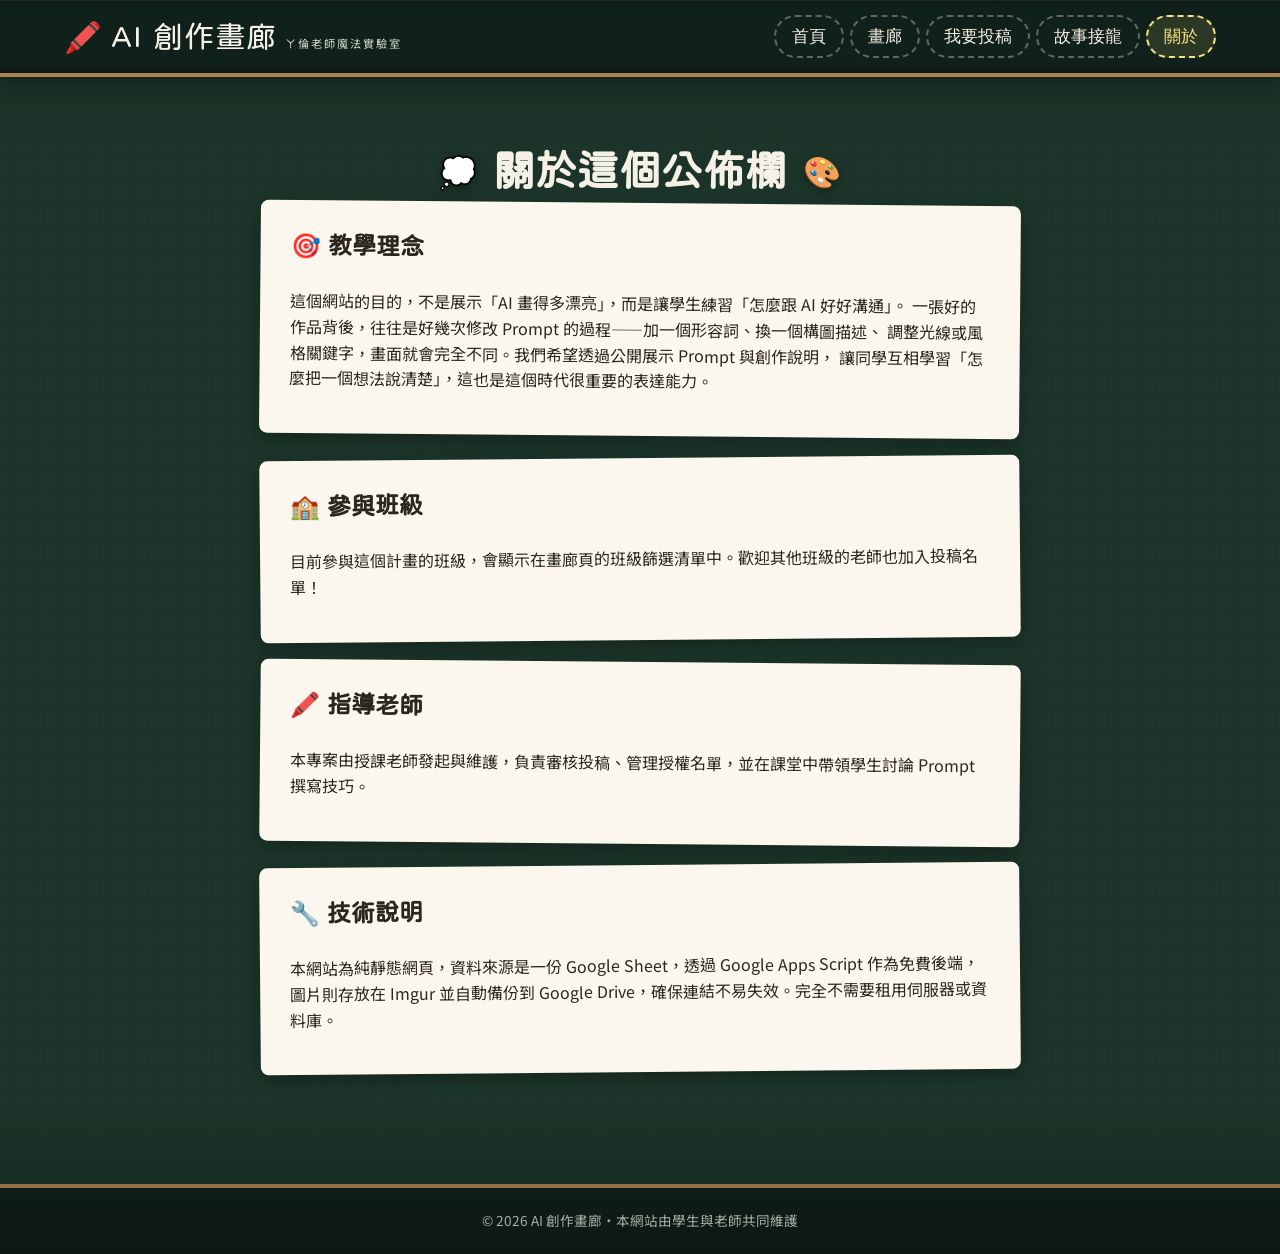
==== commit d58d5369: "story chain" ====
--- a/about.html
+++ b/about.html
@@ -7,7 +7,7 @@
 <meta name="description" content="關於這個 AI 創作教學專案的理念與參與者。">
 <link rel="preconnect" href="https://fonts.googleapis.com">
 <link rel="preconnect" href="https://fonts.gstatic.com" crossorigin>
-<link href="https://fonts.googleapis.com/css2?family=WDXL+Lubrifont+TC&family=Fredoka:wght@400;500;600;700&family=Noto+Sans+TC:wght@400;500;700;900&family=Nunito:wght@400;600;700&display=swap" rel="stylesheet">
+<link href="https://fonts.googleapis.com/css2?family=Huninn&family=Fredoka:wght@400;500;600;700&family=Noto+Sans+TC:wght@400;500;700;900&family=Nunito:wght@400;600;700&display=swap" rel="stylesheet">
 <link rel="stylesheet" href="css/style.css">
 </head>
 <body class="blackboard-bg">
@@ -19,6 +19,7 @@
       <a class="nav-tab" data-page="home" href="index.html">首頁</a>
       <a class="nav-tab" data-page="gallery" href="gallery.html">畫廊</a>
       <a class="nav-tab" data-page="submit" href="submit.html">我要投稿</a>
+      <a class="nav-tab" data-page="story" href="story.html">故事接龍</a>
       <a class="nav-tab" data-page="about" href="about.html">關於</a>
     </nav>
   </div>
--- a/css/style.css
+++ b/css/style.css
@@ -27,10 +27,10 @@
   --shadow-lift: 0 18px 30px rgba(0, 0, 0, 0.32);
   --radius-note: 14px;
 
-  --font-display-zh: "WDXL Lubrifont TC", "Fredoka", cursive;
+  --font-display-zh: "Huninn", "Fredoka", cursive;
   --font-display-en: "Fredoka", cursive;
   --font-body: "Noto Sans TC", "Nunito", sans-serif;
-  --font-hand: "WDXL Lubrifont TC", cursive;
+  --font-hand: "Huninn", cursive;
 }
 
 * {
@@ -306,6 +306,7 @@
   font-family: var(--font-display-zh);
   color: var(--chalk-white);
   font-size: clamp(2.6rem, 6vw, 4.6rem);
+  letter-spacing: 0.03em;
   margin: 0 0 6px;
   text-shadow: 0 1px 0 rgba(0,0,0,0.25), 0 2px 0 rgba(0,0,0,0.2), 0 3px 6px rgba(0,0,0,0.35);
 }
@@ -912,7 +913,7 @@
 .steps-note {
   background: var(--paper);
   border-radius: 8px;
-  padding: 22px 26px;
+  padding: 18px 24px;
   box-shadow: var(--shadow-soft);
   margin-bottom: 30px;
   transform: rotate(-0.6deg);
@@ -920,8 +921,8 @@
 
 .steps-note h3 {
   font-family: var(--font-hand);
-  font-size: 1.5rem;
-  margin-top: 0;
+  font-size: 1.3rem;
+  margin: 0 0 10px;
 }
 
 .steps-note ol {
@@ -930,7 +931,62 @@
 }
 
 .steps-note li {
-  margin-bottom: 6px;
+  margin-bottom: 8px;
+  font-size: 0.92rem;
+  line-height: 1.5;
+}
+
+/* 小 ⓘ 提示：hover / focus 才展開詳細說明，平常保持版面簡潔 */
+.info-tip {
+  position: relative;
+  display: inline-flex;
+  align-items: center;
+  justify-content: center;
+  width: 16px;
+  height: 16px;
+  margin-left: 3px;
+  border-radius: 50%;
+  background: rgba(63, 126, 166, 0.15);
+  color: var(--pushpin-blue);
+  font-size: 0.7rem;
+  font-style: normal;
+  cursor: help;
+  vertical-align: middle;
+}
+
+.info-tip .tip-bubble {
+  display: none;
+  position: absolute;
+  bottom: 130%;
+  left: 50%;
+  transform: translateX(-50%);
+  width: 260px;
+  max-width: 70vw;
+  background: var(--ink);
+  color: var(--chalk-white);
+  font-size: 0.78rem;
+  line-height: 1.5;
+  padding: 10px 12px;
+  border-radius: 8px;
+  box-shadow: var(--shadow-lift);
+  z-index: 20;
+  text-align: left;
+}
+
+.info-tip .tip-bubble::after {
+  content: "";
+  position: absolute;
+  top: 100%;
+  left: 50%;
+  transform: translateX(-50%);
+  border: 6px solid transparent;
+  border-top-color: var(--ink);
+}
+
+.info-tip:hover .tip-bubble,
+.info-tip:focus .tip-bubble,
+.info-tip:focus-visible .tip-bubble {
+  display: block;
 }
 
 .submit-form {
@@ -1077,3 +1133,155 @@
   .filter-bar { flex-direction: column; align-items: stretch; }
   .modal-box { padding: 20px; }
 }
+
+/* ===================================================================
+   故事接龍投票遊戲（story.html）
+   =================================================================== */
+
+.story-msg {
+  text-align: center;
+  padding: 40px 20px;
+  color: #6b5f4c;
+  font-size: 1.05rem;
+}
+
+.story-msg a { color: var(--pushpin-blue); text-decoration: underline; }
+
+.story-msg-error { color: #7a2116; }
+
+.story-chain {
+  display: flex;
+  align-items: center;
+  gap: 6px;
+  overflow-x: auto;
+  padding: 20px 6px 30px;
+  perspective: 1200px;
+}
+
+.story-frame {
+  flex: 0 0 auto;
+  width: 190px;
+  background: var(--paper);
+  border-radius: var(--radius-note);
+  box-shadow: var(--shadow-soft);
+  padding: 10px 10px 12px;
+  transition: transform 0.2s ease;
+}
+
+.story-frame:hover {
+  transform: translateY(-5px) rotate(-1deg) scale(1.02);
+  box-shadow: var(--shadow-lift);
+}
+
+.story-frame-number {
+  font-family: var(--font-hand);
+  font-size: 0.85rem;
+  color: var(--pushpin-red);
+  margin-bottom: 4px;
+}
+
+.story-frame-img {
+  width: 100%;
+  aspect-ratio: 1 / 1;
+  border-radius: 6px;
+  overflow: hidden;
+  background: var(--kraft-dark);
+}
+
+.story-frame-img img { width: 100%; height: 100%; object-fit: cover; }
+.story-frame-broken { object-fit: contain; padding: 10px; }
+
+.story-frame-caption {
+  margin-top: 8px;
+  font-size: 0.82rem;
+  display: flex;
+  flex-wrap: wrap;
+  align-items: center;
+  gap: 6px;
+}
+
+.story-frame-votes {
+  font-size: 0.72rem;
+  color: #8a6512;
+  background: #fdf1cf;
+  padding: 2px 7px;
+  border-radius: 10px;
+  white-space: nowrap;
+}
+
+.story-arrow {
+  flex: 0 0 auto;
+  font-size: 1.6rem;
+  color: var(--cork-dark);
+  padding: 0 4px;
+}
+
+.story-round-grid {
+  display: grid;
+  grid-template-columns: repeat(auto-fill, minmax(210px, 1fr));
+  gap: 26px;
+  margin-top: 18px;
+}
+
+.story-vote-card {
+  background: var(--paper);
+  border-radius: var(--radius-note);
+  box-shadow: var(--shadow-soft);
+  padding: 12px 12px 16px;
+  text-align: center;
+  transition: transform 0.2s ease, box-shadow 0.2s ease;
+  border: 2px solid transparent;
+}
+
+.story-vote-card:hover { transform: translateY(-4px); box-shadow: var(--shadow-lift); }
+.story-vote-card.is-my-vote { border-color: var(--pushpin-green); }
+
+.story-vote-img {
+  width: 100%;
+  aspect-ratio: 1 / 1;
+  border-radius: 6px;
+  overflow: hidden;
+  background: var(--kraft-dark);
+  margin-bottom: 8px;
+}
+.story-vote-img img { width: 100%; height: 100%; object-fit: cover; }
+
+.story-vote-info {
+  display: flex;
+  justify-content: center;
+  align-items: center;
+  gap: 6px;
+  flex-wrap: wrap;
+  font-size: 0.9rem;
+  margin-bottom: 8px;
+}
+
+.vote-bar-track {
+  width: 100%;
+  height: 10px;
+  border-radius: 6px;
+  background: var(--kraft-dark);
+  overflow: hidden;
+  margin-bottom: 4px;
+}
+
+.vote-bar-fill {
+  height: 100%;
+  background: linear-gradient(90deg, var(--pushpin-yellow), var(--pushpin-red));
+  transition: width 0.4s ease;
+}
+
+.vote-count-label {
+  font-size: 0.78rem;
+  color: #6b5f4c;
+  margin-bottom: 10px;
+}
+
+.vote-btn { width: 100%; font-size: 0.95rem; padding: 8px 16px; }
+.vote-btn:disabled {
+  background: var(--pushpin-green);
+  border-color: var(--pushpin-green);
+  box-shadow: none;
+  cursor: default;
+  opacity: 0.9;
+}
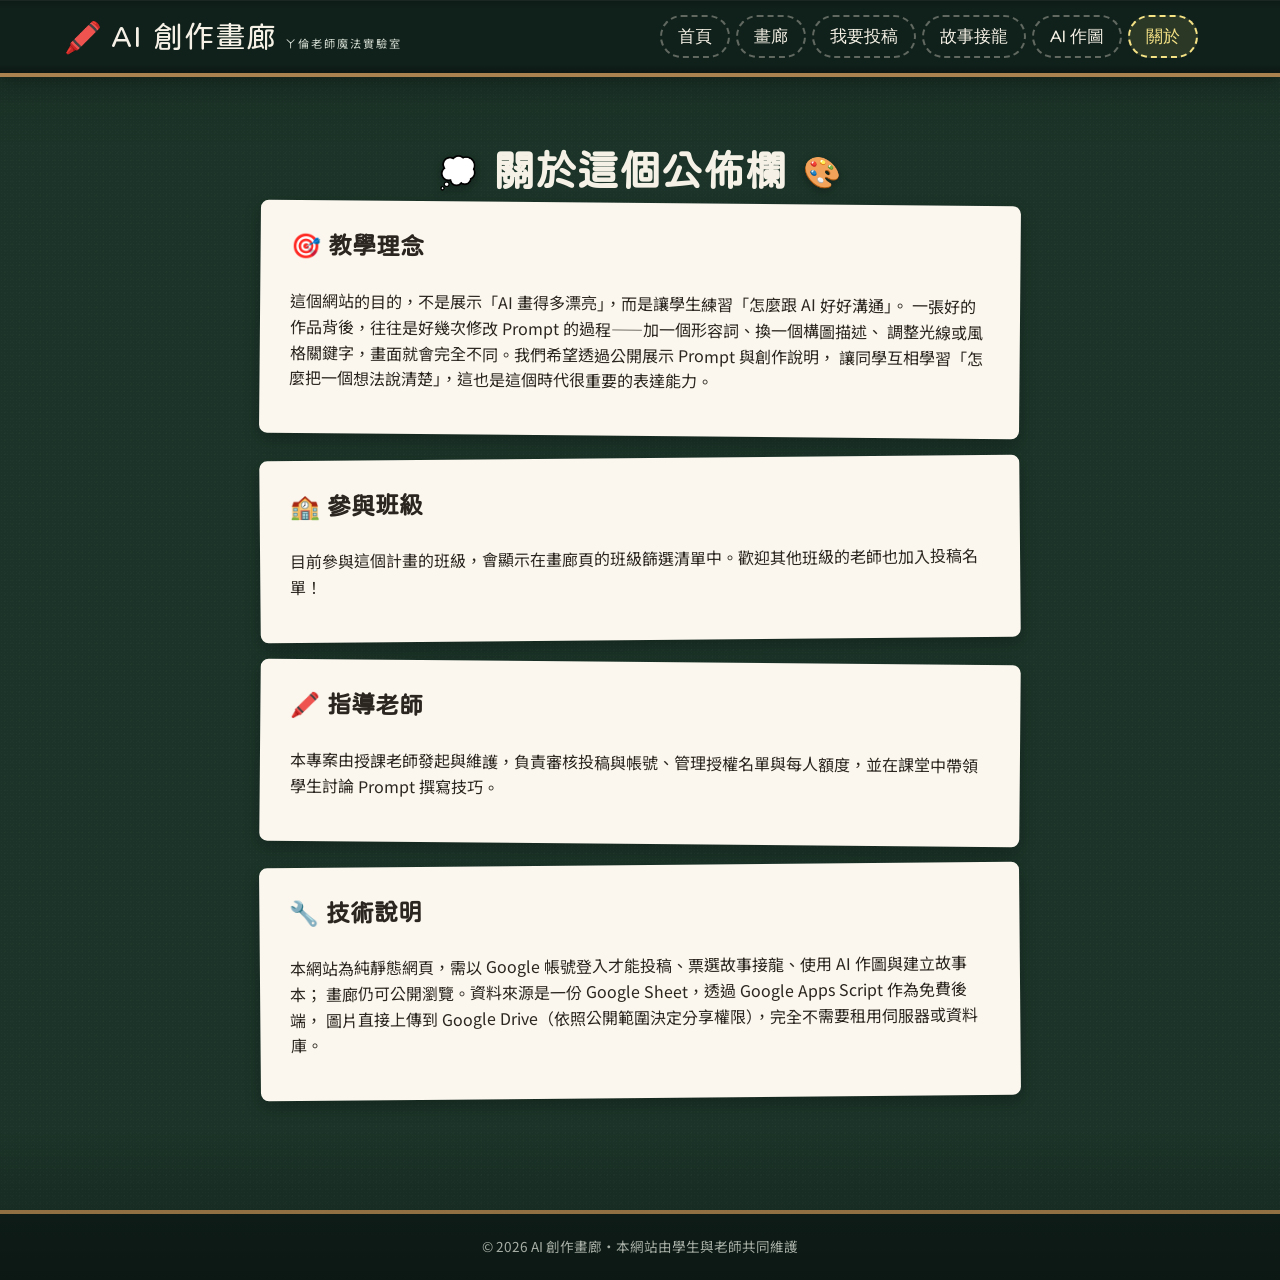
==== commit 744b7e74: "feat: add Google login, artwork privacy, class voting, storybooks, and AI image quotas" ====
--- a/about.html
+++ b/about.html
@@ -20,7 +20,8 @@
       <a class="nav-tab" data-page="gallery" href="gallery.html">畫廊</a>
       <a class="nav-tab" data-page="submit" href="submit.html">我要投稿</a>
       <a class="nav-tab" data-page="story" href="story.html">故事接龍</a>
-      <a class="nav-tab" data-page="about" href="about.html">關於</a>
+      <a class="nav-tab" data-page="ai" href="ai.html">AI 作圖</a>
+      <a class="nav-tab active" data-page="about" href="about.html">關於</a>
     </nav>
   </div>
 </header>
@@ -49,14 +50,15 @@
 
   <div class="about-card">
     <h3>🖍️ 指導老師</h3>
-    <p>本專案由授課老師發起與維護，負責審核投稿、管理授權名單，並在課堂中帶領學生討論 Prompt 撰寫技巧。</p>
+    <p>本專案由授課老師發起與維護，負責審核投稿與帳號、管理授權名單與每人額度，並在課堂中帶領學生討論 Prompt 撰寫技巧。</p>
   </div>
 
   <div class="about-card">
     <h3>🔧 技術說明</h3>
     <p>
-      本網站為純靜態網頁，資料來源是一份 Google Sheet，透過 Google Apps Script 作為免費後端，
-      圖片則存放在 Imgur 並自動備份到 Google Drive，確保連結不易失效。完全不需要租用伺服器或資料庫。
+      本網站為純靜態網頁，需以 Google 帳號登入才能投稿、票選故事接龍、使用 AI 作圖與建立故事本；
+      畫廊仍可公開瀏覽。資料來源是一份 Google Sheet，透過 Google Apps Script 作為免費後端，
+      圖片直接上傳到 Google Drive（依照公開範圍決定分享權限），完全不需要租用伺服器或資料庫。
     </p>
   </div>
 </div>
@@ -68,12 +70,14 @@
 </footer>
 
 <script src="js/config.js"></script>
+<script src="js/api.js"></script>
+<script src="js/main.js"></script>
+<script src="js/filters.js"></script>
+<script src="js/auth.js"></script>
 <script>
   document.addEventListener("DOMContentLoaded", () => {
-    document.querySelectorAll(".nav-tab").forEach((el) => {
-      el.classList.toggle("active", el.dataset.page === "about");
-    });
-    document.getElementById("footer-year").textContent = new Date().getFullYear();
+    setActiveNav("about");
+    renderFooterYear();
   });
 </script>
 </body>
--- a/css/style.css
+++ b/css/style.css
@@ -1285,3 +1285,378 @@
   cursor: default;
   opacity: 0.9;
 }
+
+.my-story-section {
+  position: relative;
+  overflow: hidden;
+  background:
+    /* 柔和的彩色光暈，讓畫面更有故事書氣氛 */
+    radial-gradient(circle at 12% 16%, rgba(63,126,166,0.16) 0, transparent 34%),
+    radial-gradient(circle at 88% 20%, rgba(209,72,59,0.12) 0, transparent 32%),
+    radial-gradient(circle at 80% 84%, rgba(92,138,74,0.16) 0, transparent 34%),
+    radial-gradient(circle at 20% 88%, rgba(219,165,44,0.16) 0, transparent 34%),
+    /* 底色暖暖的紙張漸層 */
+    linear-gradient(160deg, #fdf8ee 0%, #fbeede 46%, #f5f2e3 100%);
+}
+
+/* 細點點紋理，像故事書的內頁 */
+.my-story-section::before {
+  content: "";
+  position: absolute;
+  inset: 0;
+  background-image: radial-gradient(rgba(169,130,79,0.16) 1.5px, transparent 1.6px);
+  background-size: 24px 24px;
+  opacity: 0.55;
+  pointer-events: none;
+  z-index: 0;
+}
+
+/* 右上 / 左下角落的手繪感光暈，增加活潑度 */
+.my-story-section::after {
+  content: "";
+  position: absolute;
+  inset: 0;
+  background:
+    radial-gradient(circle at 50% -6%, rgba(255,255,255,0.65) 0, transparent 45%),
+    radial-gradient(circle at 96% 8%, rgba(244,226,133,0.35) 0, transparent 18%),
+    radial-gradient(circle at 4% 96%, rgba(63,126,166,0.18) 0, transparent 20%);
+  pointer-events: none;
+  z-index: 0;
+}
+
+/* 讓內容浮在上面兩層裝飾之上 */
+.my-story-section > .container {
+  position: relative;
+  z-index: 1;
+}
+
+/* 「我的故事本」標題做成一張貼在頁面上的小標籤 */
+.my-story-heading {
+  display: table;
+  margin: 0 auto 34px;
+  padding: 8px 26px;
+  transform: rotate(-1.2deg);
+  background: linear-gradient(180deg, #fffdf6, #fbefd6);
+  border: 2px dashed var(--cork-dark);
+  border-radius: 16px;
+  box-shadow: 0 6px 14px rgba(120, 90, 40, 0.18);
+}
+
+/* ===================================================================
+   我的故事本（story.html 個人拖曳故事版，純前端 localStorage）
+   =================================================================== */
+
+.my-story-pool {
+  display: flex;
+  gap: 20px;
+  overflow-x: auto;
+  padding: 16px 10px 26px;
+}
+
+.my-story-pool-item {
+  flex: 0 0 auto;
+  width: 112px;
+  cursor: grab;
+  position: relative;
+  text-align: center;
+  background: #fff;
+  padding: 8px 8px 22px;
+  border-radius: 4px;
+  box-shadow: 0 4px 10px rgba(60, 45, 20, 0.25);
+  transition: transform 0.2s ease, box-shadow 0.2s ease;
+}
+
+.my-story-pool-item:nth-child(odd) { transform: rotate(-3deg); }
+.my-story-pool-item:nth-child(even) { transform: rotate(2.5deg); }
+
+.my-story-pool-item:hover {
+  transform: rotate(0deg) translateY(-6px) scale(1.06);
+  box-shadow: 0 10px 18px rgba(60, 45, 20, 0.32);
+  z-index: 3;
+}
+
+.my-story-pool-item img {
+  width: 96px;
+  height: 96px;
+  object-fit: cover;
+  border-radius: 2px;
+  display: block;
+}
+
+.pool-item-add {
+  position: absolute;
+  top: -8px;
+  right: -8px;
+  width: 26px;
+  height: 26px;
+  border-radius: 50%;
+  background: radial-gradient(circle at 32% 28%, #ef8f83 0%, var(--pushpin-red) 55%, #7c261c 100%);
+  color: #fff;
+  display: flex;
+  align-items: center;
+  justify-content: center;
+  font-size: 1rem;
+  font-weight: 700;
+  cursor: pointer;
+  box-shadow: 0 3px 5px rgba(0,0,0,0.35);
+  transition: transform 0.15s ease;
+}
+
+.pool-item-add:hover { transform: scale(1.2) rotate(10deg); }
+
+.pool-item-name {
+  font-size: 0.75rem;
+  margin-top: 6px;
+  color: #5b4f3f;
+  white-space: nowrap;
+  overflow: hidden;
+  text-overflow: ellipsis;
+  font-family: var(--font-hand);
+}
+
+.my-story-board {
+  position: relative;
+  background: repeating-linear-gradient(
+      transparent, transparent 27px, rgba(63,126,166,0.08) 28px
+    ),
+    #fffdf6;
+  border-radius: 14px;
+  padding: 22px 20px 26px;
+  margin-top: 28px;
+  box-shadow: var(--shadow-lift);
+  border: 1px solid rgba(0,0,0,0.06);
+}
+
+.my-story-board::before {
+  /* 貼在角落的紙膠帶裝飾，每個故事版顏色不同 */
+  content: "";
+  position: absolute;
+  top: -12px;
+  left: 28px;
+  width: 70px;
+  height: 24px;
+  background: var(--pushpin-yellow);
+  opacity: 0.85;
+  transform: rotate(-6deg);
+  box-shadow: 0 2px 3px rgba(0,0,0,0.2);
+}
+
+.my-story-board:nth-child(2)::before { background: var(--pushpin-blue); left: auto; right: 32px; transform: rotate(7deg); }
+.my-story-board:nth-child(3)::before { background: var(--pushpin-green); transform: rotate(4deg); }
+
+.my-board-header {
+  display: flex;
+  justify-content: space-between;
+  align-items: center;
+  margin-bottom: 14px;
+}
+
+.my-board-title {
+  font-family: var(--font-hand);
+  font-size: 1.3rem;
+  color: var(--ink);
+}
+
+.my-board-delete {
+  background: none;
+  border: none;
+  color: #7a2116;
+  font-size: 0.78rem;
+  cursor: pointer;
+  text-decoration: underline;
+  opacity: 0.75;
+}
+.my-board-delete:hover { opacity: 1; }
+
+.my-story-board-dropzone {
+  display: flex;
+  flex-wrap: wrap;
+  align-items: flex-start;
+  gap: 20px;
+  min-height: 150px;
+  border-radius: 10px;
+  padding: 14px;
+  border: 2px dashed rgba(63, 126, 166, 0.35);
+  transition: background 0.15s ease, border-color 0.15s ease;
+}
+
+.my-story-board-dropzone.is-drag-over {
+  background: rgba(63, 126, 166, 0.12);
+  border-color: var(--pushpin-blue);
+}
+
+.my-board-empty {
+  color: #a5987f;
+  font-size: 0.88rem;
+  margin: auto;
+  padding: 30px 16px;
+  text-align: center;
+  font-family: var(--font-hand);
+}
+
+.my-story-frame {
+  width: 148px;
+  background: #fff;
+  border-radius: 4px;
+  box-shadow: 0 5px 12px rgba(60, 45, 20, 0.3);
+  padding: 8px 8px 10px;
+  position: relative;
+  cursor: grab;
+  transition: transform 0.2s ease, box-shadow 0.2s ease;
+}
+
+.my-story-frame:nth-child(odd) { transform: rotate(2deg); }
+.my-story-frame:nth-child(even) { transform: rotate(-2deg); }
+
+.my-story-frame:hover {
+  transform: rotate(0deg) translateY(-4px) scale(1.04);
+  box-shadow: 0 10px 18px rgba(60, 45, 20, 0.38);
+  z-index: 3;
+}
+
+.my-story-frame .story-frame-img {
+  width: 100%;
+  aspect-ratio: 1 / 1;
+  border-radius: 2px;
+  overflow: hidden;
+  background: var(--kraft-dark);
+}
+.my-story-frame .story-frame-img img { width: 100%; height: 100%; object-fit: cover; }
+
+.my-story-frame .story-frame-caption {
+  font-family: var(--font-hand);
+  font-size: 0.95rem;
+  margin-top: 6px;
+  text-align: center;
+}
+
+.my-frame-remove {
+  position: absolute;
+  top: -10px;
+  right: -10px;
+  width: 24px;
+  height: 24px;
+  border-radius: 50%;
+  background: #7a2116;
+  color: #fff;
+  border: 2px solid #fff;
+  cursor: pointer;
+  font-size: 0.9rem;
+  line-height: 1;
+  box-shadow: 0 2px 4px rgba(0,0,0,0.3);
+}
+
+.my-frame-caption-input {
+  width: 100%;
+  margin-top: 8px;
+  font-size: 0.78rem;
+  padding: 5px 8px;
+  border: 1px dashed var(--pushpin-blue);
+  background: rgba(63, 126, 166, 0.06);
+  border-radius: 6px;
+  font-family: var(--font-body);
+}
+.my-frame-caption-input:focus {
+  outline: none;
+  border-style: solid;
+  background: #fff;
+}
+
+/* ===================================================================
+   v2 新增樣式：登入狀態、隱私可見度、投稿頁上傳/我的投稿、
+   故事接龍即時票況、榮譽榜、故事本頁籤
+   =================================================================== */
+
+.auth-slot {
+  display: flex;
+  align-items: center;
+  gap: 8px;
+  margin-left: 12px;
+  flex-wrap: wrap;
+}
+.auth-nickname {
+  color: #f5f1e6;
+  font-family: var(--font-hand);
+  font-size: 0.95rem;
+  white-space: nowrap;
+}
+.google-signin-btn { display: inline-block; }
+
+.visibility-badge {
+  position: absolute;
+  left: 8px;
+  bottom: 8px;
+  background: rgba(0, 0, 0, 0.55);
+  color: #fff;
+  font-size: 0.7rem;
+  padding: 2px 8px;
+  border-radius: 999px;
+  z-index: 2;
+}
+
+.visibility-options {
+  display: flex;
+  flex-direction: column;
+  gap: 8px;
+}
+.visibility-option {
+  display: flex;
+  align-items: baseline;
+  gap: 10px;
+  padding: 10px 12px;
+  border: 2px solid var(--kraft);
+  border-radius: 8px;
+  cursor: pointer;
+}
+.visibility-option input { margin: 0; }
+.visibility-option small { color: var(--ink-soft); flex-basis: 100%; }
+.visibility-option.disabled { opacity: 0.45; cursor: not-allowed; }
+
+.image-mode-btn.active { background: var(--pushpin-blue); color: #fff; }
+
+.my-submissions-grid {
+  display: grid;
+  grid-template-columns: repeat(auto-fill, minmax(220px, 1fr));
+  gap: 20px;
+}
+.submission-card { text-align: left; }
+.form-msg-inline {
+  font-size: 0.8rem;
+  min-height: 1.2em;
+  margin-top: 6px;
+  color: var(--ink-soft);
+}
+
+.standings-list { display: flex; flex-direction: column; gap: 10px; max-width: 640px; margin: 0 auto; }
+.standings-row {
+  display: flex;
+  align-items: center;
+  gap: 12px;
+  background: #fff;
+  border-radius: 8px;
+  padding: 8px 12px;
+  box-shadow: var(--shadow-soft);
+}
+.standings-rank { width: 28px; text-align: center; font-weight: 700; }
+.standings-thumb { width: 40px; height: 40px; border-radius: 6px; object-fit: cover; }
+.standings-name { flex: 1; font-family: var(--font-hand); }
+.standings-votes { color: var(--ink-soft); font-size: 0.85rem; white-space: nowrap; }
+
+.honor-round { max-width: 720px; margin: 0 auto 18px; }
+.honor-round-date { text-align: center; color: var(--ink-soft); font-size: 0.85rem; margin-bottom: 8px; }
+.honor-round-entries { display: flex; gap: 14px; justify-content: center; flex-wrap: wrap; }
+.honor-entry {
+  background: #fff;
+  border-radius: 10px;
+  padding: 10px;
+  text-align: center;
+  box-shadow: var(--shadow-soft);
+  width: 120px;
+}
+.honor-entry img { width: 100%; aspect-ratio: 1; object-fit: cover; border-radius: 6px; margin-bottom: 6px; }
+.honor-rank { font-size: 1.3rem; }
+.honor-name { display: block; font-family: var(--font-hand); font-size: 0.85rem; }
+.honor-votes { display: block; color: var(--ink-soft); font-size: 0.75rem; }
+
+#book-tabs .book-tab-btn { font-family: var(--font-hand); }
+.save-status { min-height: 1.4em; }
